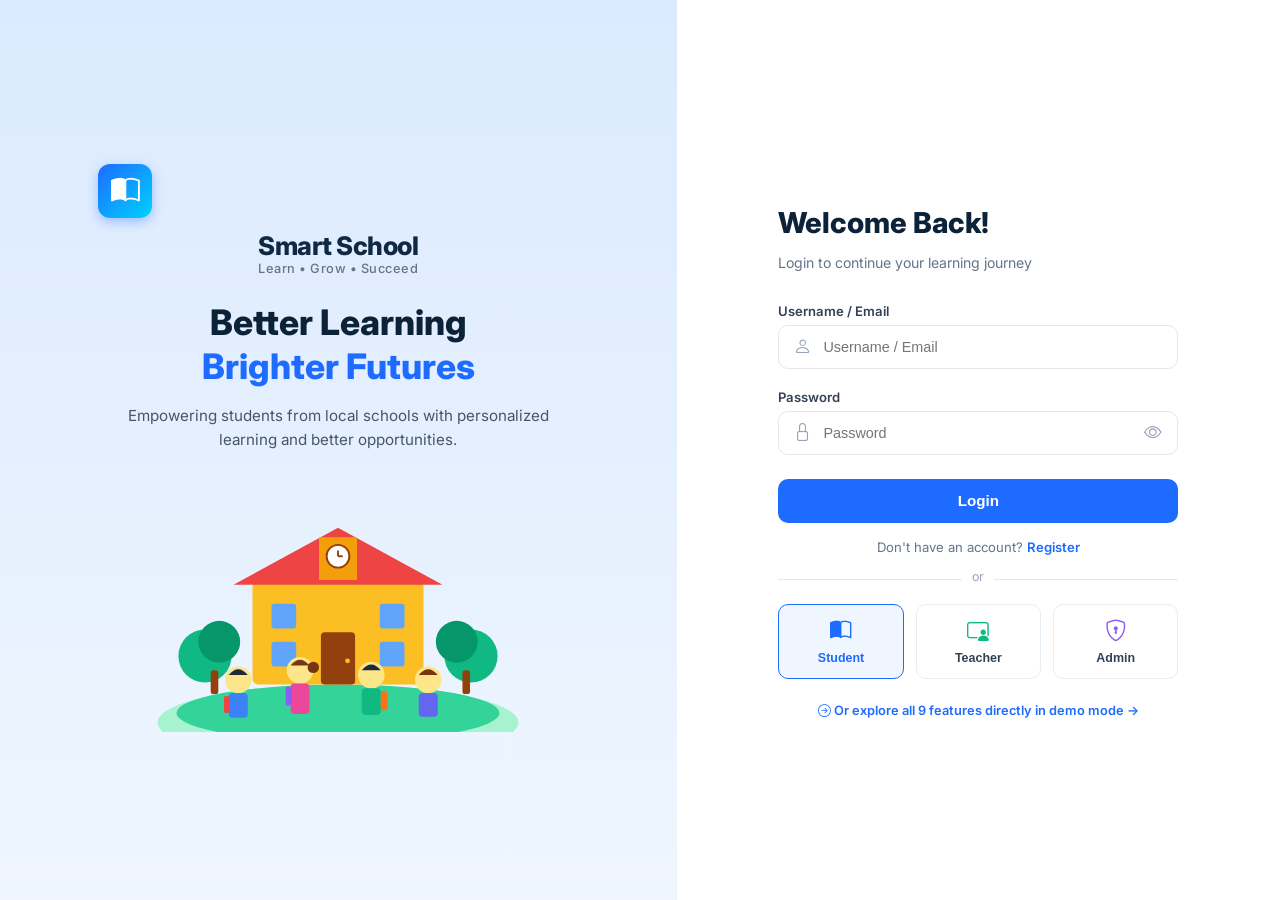
==== frontend/index.html @ 43df61ed "feat: unlock universal access to all features, role switcher, interactive modals and tests" ====
<!DOCTYPE html>
<html lang="en">
<head>
    <meta charset="UTF-8">
    <meta name="viewport" content="width=device-width, initial-scale=1.0">
    <title>Smart School – Login</title>
    <!-- Google Fonts & Bootstrap Icons -->
    <link href="https://fonts.googleapis.com/css2?family=Inter:wght@300;400;500;600;700;800&display=swap" rel="stylesheet">
    <link rel="stylesheet" href="https://cdn.jsdelivr.net/npm/bootstrap-icons@1.11.3/font/bootstrap-icons.min.css">
    <link rel="stylesheet" href="css/style.css">
</head>
<body style="background-color: #ffffff;">

    <div class="login-split-container">
        
        <!-- Left Hero Section (Screen 1 in reference mockup) -->
        <div class="login-left-hero">
            <div style="max-width: 480px;">
                <!-- Brand Logo & Motto -->
                <div class="d-flex flex-column align-items-center mb-4 text-center">
                    <div class="sidebar-brand-icon mx-auto" style="width: 54px; height: 54px; font-size: 1.8rem; margin-bottom: 0.75rem;">
                        <i class="bi bi-book-half"></i>
                    </div>
                    <div style="font-size: 1.6rem; font-weight: 800; color: #0f2942; letter-spacing: -0.5px;">Smart School</div>
                    <div style="font-size: 0.8rem; color: #64748b; font-weight: 500; letter-spacing: 0.5px;">Learn &bull; Grow &bull; Succeed</div>
                </div>

                <!-- Main Tagline -->
                <h1 style="font-size: 2.2rem; font-weight: 800; color: #0b2238; line-height: 1.25; margin-bottom: 1rem;">
                    Better Learning<br><span style="color: #1e6bff;">Brighter Futures</span>
                </h1>
                <p style="font-size: 0.95rem; color: #475569; line-height: 1.6; margin-bottom: 2rem;">
                    Empowering students from local schools with personalized learning and better opportunities.
                </p>

                <!-- Vector Illustration of School & Students -->
                <div style="position: relative; max-width: 380px; margin: 0 auto;">
                    <svg viewBox="0 0 400 260" width="100%" height="auto" xmlns="http://www.w3.org/2000/svg">
                        <!-- Grass & Hill -->
                        <ellipse cx="200" cy="250" rx="190" ry="40" fill="#a7f3d0" />
                        <ellipse cx="200" cy="240" rx="170" ry="30" fill="#34d399" />
                        
                        <!-- Trees -->
                        <circle cx="60" cy="180" r="28" fill="#10b981" />
                        <circle cx="75" cy="165" r="22" fill="#059669" />
                        <rect x="66" y="195" width="8" height="25" fill="#92400e" rx="3" />
                        
                        <circle cx="340" cy="180" r="28" fill="#10b981" />
                        <circle cx="325" cy="165" r="22" fill="#059669" />
                        <rect x="331" y="195" width="8" height="25" fill="#92400e" rx="3" />

                        <!-- School Building -->
                        <rect x="110" y="100" width="180" height="110" fill="#fbbf24" rx="6" />
                        <polygon points="200,45 90,105 310,105" fill="#ef4444" />
                        <!-- Clock Tower -->
                        <rect x="180" y="55" width="40" height="45" fill="#f59e0b" />
                        <circle cx="200" cy="75" r="12" fill="#ffffff" stroke="#92400e" stroke-width="2" />
                        <line x1="200" y1="75" x2="200" y2="69" stroke="#92400e" stroke-width="2" />
                        <line x1="200" y1="75" x2="205" y2="75" stroke="#92400e" stroke-width="2" />
                        <!-- Windows -->
                        <rect x="130" y="125" width="26" height="26" fill="#60a5fa" rx="3" />
                        <rect x="244" y="125" width="26" height="26" fill="#60a5fa" rx="3" />
                        <rect x="130" y="165" width="26" height="26" fill="#60a5fa" rx="3" />
                        <rect x="244" y="165" width="26" height="26" fill="#60a5fa" rx="3" />
                        <!-- Door -->
                        <rect x="182" y="155" width="36" height="55" fill="#92400e" rx="4" />
                        <circle cx="210" cy="185" r="2.5" fill="#fbbf24" />

                        <!-- Students in Front -->
                        <!-- Student 1 (Left) -->
                        <circle cx="95" cy="205" r="14" fill="#fde68a" />
                        <path d="M 85 200 Q 95 188 105 200 Z" fill="#1e293b" />
                        <rect x="85" y="219" width="20" height="26" rx="4" fill="#3b82f6" />
                        <rect x="80" y="222" width="6" height="18" rx="2" fill="#ef4444" />
                        
                        <!-- Student 2 (Center Girl with Ponytail) -->
                        <circle cx="160" cy="195" r="14" fill="#fde68a" />
                        <circle cx="174" cy="192" r="6" fill="#78350f" />
                        <path d="M 150 190 Q 160 178 170 190 Z" fill="#78350f" />
                        <rect x="150" y="209" width="20" height="32" rx="4" fill="#ec4899" />
                        <rect x="145" y="212" width="6" height="20" rx="2" fill="#8b5cf6" />

                        <!-- Student 3 (Right Boy with backpack) -->
                        <circle cx="235" cy="200" r="14" fill="#fde68a" />
                        <path d="M 225 195 Q 235 183 245 195 Z" fill="#1e293b" />
                        <rect x="225" y="214" width="20" height="28" rx="4" fill="#10b981" />
                        <rect x="245" y="217" width="7" height="20" rx="2" fill="#f97316" />

                        <!-- Student 4 (Far Right) -->
                        <circle cx="295" cy="205" r="14" fill="#fde68a" />
                        <path d="M 285 200 Q 295 188 305 200 Z" fill="#78350f" />
                        <rect x="285" y="219" width="20" height="25" rx="4" fill="#6366f1" />
                    </svg>
                </div>
            </div>
        </div>

        <!-- Right Form Section -->
        <div class="login-right-form">
            <div class="login-form-box">
                <h2 style="font-size: 1.8rem; font-weight: 800; color: #0b2238; margin-bottom: 0.35rem;">Welcome Back!</h2>
                <p style="font-size: 0.88rem; color: #64748b; margin-bottom: 2rem;">Login to continue your learning journey</p>

                <form id="login-form">
                    <!-- Username Input -->
                    <div style="margin-bottom: 1.25rem;">
                        <label style="display: block; font-size: 0.82rem; font-weight: 600; color: #334155; margin-bottom: 0.4rem;">Username / Email</label>
                        <div style="position: relative; display: flex; align-items: center;">
                            <i class="bi bi-person" style="position: absolute; left: 1rem; color: #94a3b8; font-size: 1.1rem;"></i>
                            <input type="text" id="username" placeholder="Username / Email" required 
                                   style="width: 100%; padding: 0.8rem 1rem 0.8rem 2.75rem; border: 1.5px solid #e2e8f0; border-radius: 10px; font-size: 0.9rem; outline: none; transition: border-color 0.2s;"
                                   onfocus="this.style.borderColor='#1e6bff'" onblur="this.style.borderColor='#e2e8f0'">
                        </div>
                    </div>

                    <!-- Password Input -->
                    <div style="margin-bottom: 1.5rem;">
                        <label style="display: block; font-size: 0.82rem; font-weight: 600; color: #334155; margin-bottom: 0.4rem;">Password</label>
                        <div style="position: relative; display: flex; align-items: center;">
                            <i class="bi bi-lock" style="position: absolute; left: 1rem; color: #94a3b8; font-size: 1.1rem;"></i>
                            <input type="password" id="password" placeholder="Password" required
                                   style="width: 100%; padding: 0.8rem 2.75rem 0.8rem 2.75rem; border: 1.5px solid #e2e8f0; border-radius: 10px; font-size: 0.9rem; outline: none; transition: border-color 0.2s;"
                                   onfocus="this.style.borderColor='#1e6bff'" onblur="this.style.borderColor='#e2e8f0'">
                            <i class="bi bi-eye" id="togglePassword" style="position: absolute; right: 1rem; color: #94a3b8; font-size: 1.1rem; cursor: pointer;"></i>
                        </div>
                    </div>

                    <!-- Login Button -->
                    <button type="submit" class="btn-smart-primary" style="width: 100%; padding: 0.85rem; font-size: 0.95rem; border-radius: 10px; margin-bottom: 1rem;">
                        Login
                    </button>

                    <!-- Register Link -->
                    <div style="text-align: center; font-size: 0.82rem; color: #64748b; margin-bottom: 1.5rem;">
                        Don't have an account? <a href="#" style="color: #1e6bff; text-decoration: none; font-weight: 600;">Register</a>
                    </div>

                    <!-- "or" Divider -->
                    <div style="position: relative; text-align: center; margin-bottom: 1.5rem;">
                        <hr style="border: 0; border-top: 1px solid #e2e8f0; margin: 0;">
                        <span style="position: absolute; top: -10px; left: 50%; transform: translateX(-50%); background: #ffffff; padding: 0 10px; font-size: 0.78rem; color: #94a3b8;">or</span>
                    </div>

                    <!-- 3 Role Login Cards (Screen 1 in reference mockup) -->
                    <div class="role-select-cards">
                        <button type="button" class="role-card-btn active" data-demo-role="student">
                            <i class="bi bi-book-half" style="font-size: 1.35rem; color: #1e6bff;"></i>
                            <span>Student</span>
                        </button>
                        <button type="button" class="role-card-btn" data-demo-role="teacher">
                            <i class="bi bi-person-video3" style="font-size: 1.35rem; color: #10b981;"></i>
                            <span>Teacher</span>
                        </button>
                        <button type="button" class="role-card-btn" data-demo-role="admin">
                            <i class="bi bi-shield-lock" style="font-size: 1.35rem; color: #8b5cf6;"></i>
                            <span>Admin</span>
                        </button>
                    </div>

                    <!-- Direct Access Link -->
                    <div style="text-align: center; margin-top: 1.25rem;">
                        <a href="student.html" style="font-size: 0.8rem; color: #1e6bff; text-decoration: none; font-weight: 600;">
                            <i class="bi bi-arrow-right-circle me-1"></i> Or explore all 9 features directly in demo mode &rarr;
                        </a>
                    </div>
                </form>
            </div>
        </div>

    </div>

    <!-- Scripts -->
    <script src="js/api.js"></script>
    <script src="js/auth.js"></script>
    <script>
        // Password visibility toggle
        const togglePassword = document.querySelector('#togglePassword');
        const passwordInput = document.querySelector('#password');
        togglePassword.addEventListener('click', function () {
            const type = passwordInput.getAttribute('type') === 'password' ? 'text' : 'password';
            passwordInput.setAttribute('type', type);
            this.classList.toggle('bi-eye');
            this.classList.toggle('bi-eye-slash');
        });

        // Form submit
        document.getElementById('login-form').addEventListener('submit', async (e) => {
            e.preventDefault();
            const u = document.getElementById('username').value;
            const p = document.getElementById('password').value;
            try {
                const res = await API.login(u, p);
                if (res.success && res.user) {
                    Auth.setUser(res.user);
                    if (res.user.role === 'student') window.location.href = 'student.html';
                    else if (res.user.role === 'teacher') window.location.href = 'teacher.html';
                    else if (res.user.role === 'admin') window.location.href = 'admin.html';
                }
            } catch (err) {
                alert('Login failed: ' + (err.message || 'Invalid credentials'));
            }
        });
    </script>
</body>
</html>
---- frontend/css/style.css ----
/* Smart School - Exact Design System Matching Reference Mockups */

:root {
  --sidebar-bg: #0b2238;
  --sidebar-active: #183756;
  --sidebar-text: #8faec9;
  --sidebar-text-hover: #ffffff;
  
  --bg-main: #f4f7fb;
  --card-bg: #ffffff;
  --border-color: #e5edf5;
  --border-subtle: #f0f4f9;

  --primary-blue: #1e6bff;
  --primary-hover: #1557d6;
  --primary-light: #ebf3ff;
  
  --subject-math-bg: #eaf2ff;
  --subject-math-color: #1e6bff;

  --subject-sci-bg: #e8f8f0;
  --subject-sci-color: #10b981;

  --subject-eng-bg: #fdf0f3;
  --subject-eng-color: #f43f5e;

  --subject-soc-bg: #fef5ec;
  --subject-soc-color: #f97316;

  --subject-kan-bg: #f4eefd;
  --subject-kan-color: #8b5cf6;

  --text-dark: #1e293b;
  --text-muted: #64748b;
  --text-subtle: #94a3b8;
}

* {
  box-sizing: border-box;
}

body {
  font-family: 'Inter', system-ui, -apple-system, BlinkMacSystemFont, 'Segoe UI', Roboto, sans-serif;
  background-color: var(--bg-main);
  color: var(--text-dark);
  margin: 0;
  padding: 0;
  min-height: 100vh;
}

/* App Layout: Sidebar + Main Content */
.app-container {
  display: flex;
  min-height: 100vh;
  width: 100%;
}

/* Sidebar Styling */
.app-sidebar {
  width: 240px;
  background-color: var(--sidebar-bg);
  color: var(--sidebar-text);
  display: flex;
  flex-direction: column;
  flex-shrink: 0;
  transition: all 0.25s ease;
  position: sticky;
  top: 0;
  height: 100vh;
  z-index: 1000;
}

.sidebar-brand {
  padding: 1.5rem 1.25rem 1.25rem 1.25rem;
  display: flex;
  flex-direction: column;
  align-items: center;
  text-align: center;
  border-bottom: 1px solid rgba(255, 255, 255, 0.06);
}

.sidebar-brand-icon {
  width: 44px;
  height: 44px;
  background: linear-gradient(135deg, #1e6bff 0%, #00d2ff 100%);
  border-radius: 12px;
  display: flex;
  align-items: center;
  justify-content: center;
  color: #ffffff;
  font-size: 1.4rem;
  margin-bottom: 0.5rem;
  box-shadow: 0 4px 12px rgba(30, 107, 255, 0.35);
}

.sidebar-brand-title {
  color: #ffffff;
  font-size: 1.05rem;
  font-weight: 700;
  letter-spacing: -0.2px;
}

.sidebar-brand-subtitle {
  color: var(--sidebar-text);
  font-size: 0.65rem;
  text-transform: uppercase;
  letter-spacing: 0.8px;
  margin-top: 2px;
}

.sidebar-nav {
  padding: 1.25rem 0.85rem;
  display: flex;
  flex-direction: column;
  gap: 0.35rem;
  flex-grow: 1;
}

.sidebar-nav-item {
  display: flex;
  align-items: center;
  gap: 0.85rem;
  padding: 0.7rem 1rem;
  border-radius: 10px;
  color: var(--sidebar-text);
  text-decoration: none;
  font-size: 0.875rem;
  font-weight: 500;
  transition: all 0.2s ease;
}

.sidebar-nav-item i {
  font-size: 1.1rem;
}

.sidebar-nav-item:hover {
  color: #ffffff;
  background-color: rgba(255, 255, 255, 0.05);
}

.sidebar-nav-item.active {
  background-color: var(--sidebar-active);
  color: #ffffff;
  font-weight: 600;
  box-shadow: inset 0 0 0 1px rgba(255, 255, 255, 0.1);
}

.sidebar-footer {
  padding: 1rem 0.85rem;
  border-top: 1px solid rgba(255, 255, 255, 0.06);
}

/* Top Navigation Bar */
.app-topbar {
  height: 64px;
  background-color: #ffffff;
  border-bottom: 1px solid var(--border-color);
  display: flex;
  align-items: center;
  justify-content: space-between;
  padding: 0 2rem;
  position: sticky;
  top: 0;
  z-index: 900;
}

.topbar-left {
  display: flex;
  align-items: center;
  gap: 1rem;
}

.btn-sidebar-toggle {
  background: none;
  border: none;
  font-size: 1.3rem;
  color: var(--text-muted);
  cursor: pointer;
  padding: 0.25rem;
}

.topbar-right {
  display: flex;
  align-items: center;
  gap: 1.5rem;
}

.notification-bell {
  position: relative;
  font-size: 1.25rem;
  color: var(--text-muted);
  cursor: pointer;
}

.notification-dot {
  position: absolute;
  top: 2px;
  right: 2px;
  width: 8px;
  height: 8px;
  background-color: #ef4444;
  border-radius: 50%;
  border: 1.5px solid #ffffff;
}

.user-profile-pill {
  display: flex;
  align-items: center;
  gap: 0.75rem;
  cursor: pointer;
  padding: 0.35rem 0.6rem;
  border-radius: 24px;
  transition: background-color 0.2s;
}

.user-profile-pill:hover {
  background-color: #f1f5f9;
}

.user-avatar-img {
  width: 36px;
  height: 36px;
  border-radius: 50%;
  background: linear-gradient(135deg, #ffedd5, #fcd34d);
  color: #9a3412;
  font-weight: 700;
  font-size: 0.9rem;
  display: flex;
  align-items: center;
  justify-content: center;
  overflow: hidden;
  border: 1.5px solid #ffffff;
  box-shadow: 0 1px 3px rgba(0, 0, 0, 0.1);
}

.user-avatar-img img {
  width: 100%;
  height: 100%;
  object-fit: cover;
}

.user-info-text {
  text-align: left;
  line-height: 1.2;
}

.user-info-name {
  font-size: 0.875rem;
  font-weight: 600;
  color: var(--text-dark);
}

.user-info-role {
  font-size: 0.72rem;
  color: var(--text-muted);
}

/* Main Content Area */
.app-content {
  flex-grow: 1;
  display: flex;
  flex-direction: column;
  min-width: 0;
}

.page-body {
  padding: 1.75rem 2rem 3rem 2rem;
  flex-grow: 1;
}

/* Page Titles */
.page-header {
  margin-bottom: 1.5rem;
}

.page-title {
  font-size: 1.4rem;
  font-weight: 700;
  color: #0f172a;
  margin: 0 0 0.25rem 0;
}

.page-subtitle {
  font-size: 0.85rem;
  color: var(--text-muted);
  margin: 0;
}

/* Stat Cards (4 in a row) */
.stat-card-grid {
  display: grid;
  grid-template-columns: repeat(4, 1fr);
  gap: 1rem;
  margin-bottom: 1.75rem;
}

.stat-pill-card {
  background: #ffffff;
  border-radius: 12px;
  border: 1px solid var(--border-color);
  padding: 1.15rem 1.25rem;
  display: flex;
  align-items: center;
  gap: 1rem;
  transition: transform 0.2s, box-shadow 0.2s;
}

.stat-pill-card:hover {
  transform: translateY(-2px);
  box-shadow: 0 6px 12px -2px rgba(0, 0, 0, 0.05);
}

.stat-icon-wrapper {
  width: 44px;
  height: 44px;
  border-radius: 10px;
  display: flex;
  align-items: center;
  justify-content: center;
  font-size: 1.25rem;
  flex-shrink: 0;
}

.stat-icon-wrapper.blue {
  background-color: #ebf3ff;
  color: #1e6bff;
}

.stat-icon-wrapper.green {
  background-color: #e8f8f0;
  color: #10b981;
}

.stat-icon-wrapper.purple {
  background-color: #f6f0fe;
  color: #8b5cf6;
}

.stat-icon-wrapper.orange {
  background-color: #fef5ec;
  color: #f97316;
}

.stat-icon-wrapper.red {
  background-color: #fdf0f3;
  color: #f43f5e;
}

.stat-info-label {
  font-size: 0.78rem;
  color: var(--text-muted);
  font-weight: 500;
  margin-bottom: 2px;
}

.stat-info-val {
  font-size: 1.35rem;
  font-weight: 700;
  color: #0f172a;
  line-height: 1.1;
}

.stat-info-val.highlight-green {
  color: #10b981;
}

.stat-info-val.highlight-red {
  color: #ef4444;
}

.stat-info-val.highlight-purple {
  color: #8b5cf6;
}

/* White Content Cards */
.content-card {
  background: #ffffff;
  border-radius: 14px;
  border: 1px solid var(--border-color);
  padding: 1.5rem;
  margin-bottom: 1.5rem;
  box-shadow: 0 1px 3px rgba(0, 0, 0, 0.02);
}

.content-card-header {
  display: flex;
  align-items: center;
  justify-content: space-between;
  margin-bottom: 1.25rem;
}

.content-card-title {
  font-size: 1.05rem;
  font-weight: 700;
  color: #0f172a;
  margin: 0;
}

/* Weak Topics List */
.weak-topic-item {
  display: flex;
  align-items: center;
  gap: 0.75rem;
  padding: 0.65rem 0;
  border-bottom: 1px solid var(--border-subtle);
}

.weak-topic-item:last-child {
  border-bottom: none;
}

.weak-topic-dot {
  width: 10px;
  height: 10px;
  border-radius: 50%;
  flex-shrink: 0;
}

.weak-topic-dot.red { background-color: #f43f5e; }
.weak-topic-dot.orange { background-color: #f97316; }
.weak-topic-dot.yellow { background-color: #eab308; }
.weak-topic-dot.blue { background-color: #3b82f6; }

.weak-topic-name {
  font-size: 0.88rem;
  font-weight: 600;
  color: #1e293b;
}

.weak-topic-sub {
  font-size: 0.75rem;
  color: var(--text-muted);
}

.weak-topic-count {
  margin-left: auto;
  font-size: 0.8rem;
  color: var(--text-muted);
  font-weight: 500;
}

/* Buttons */
.btn-smart-primary {
  background-color: var(--primary-blue);
  color: #ffffff;
  border: none;
  border-radius: 8px;
  padding: 0.55rem 1.25rem;
  font-size: 0.85rem;
  font-weight: 600;
  cursor: pointer;
  transition: all 0.2s;
  display: inline-flex;
  align-items: center;
  justify-content: center;
  gap: 0.5rem;
  text-decoration: none;
}

.btn-smart-primary:hover {
  background-color: var(--primary-hover);
  color: #ffffff;
}

.btn-smart-outline {
  background-color: transparent;
  color: var(--primary-blue);
  border: 1px solid var(--primary-blue);
  border-radius: 8px;
  padding: 0.5rem 1.15rem;
  font-size: 0.85rem;
  font-weight: 600;
  cursor: pointer;
  transition: all 0.2s;
  text-decoration: none;
}

.btn-smart-outline:hover {
  background-color: var(--primary-light);
}

/* Subject Grid Cards (Learning Materials) */
.subject-grid {
  display: grid;
  grid-template-columns: repeat(5, 1fr);
  gap: 1.25rem;
  margin-bottom: 2rem;
}

.subject-card {
  border-radius: 14px;
  padding: 1.5rem 1.25rem;
  text-align: center;
  text-decoration: none;
  transition: transform 0.2s, box-shadow 0.2s;
  border: 1px solid transparent;
  display: flex;
  flex-direction: column;
  align-items: center;
}

.subject-card:hover {
  transform: translateY(-3px);
  box-shadow: 0 8px 16px -2px rgba(0, 0, 0, 0.06);
}

.subject-card.math {
  background-color: var(--subject-math-bg);
  border-color: #dbeafe;
}
.subject-card.sci {
  background-color: var(--subject-sci-bg);
  border-color: #d1fae5;
}
.subject-card.eng {
  background-color: var(--subject-eng-bg);
  border-color: #ffe4e6;
}
.subject-card.soc {
  background-color: var(--subject-soc-bg);
  border-color: #ffedd5;
}
.subject-card.kan {
  background-color: var(--subject-kan-bg);
  border-color: #ede9fe;
}

.subject-card-icon {
  width: 52px;
  height: 52px;
  border-radius: 12px;
  display: flex;
  align-items: center;
  justify-content: center;
  font-size: 1.6rem;
  margin-bottom: 0.75rem;
  background-color: #ffffff;
  box-shadow: 0 2px 6px rgba(0, 0, 0, 0.04);
}

.subject-card.math .subject-card-icon { color: var(--subject-math-color); }
.subject-card.sci .subject-card-icon { color: var(--subject-sci-color); }
.subject-card.eng .subject-card-icon { color: var(--subject-eng-color); }
.subject-card.soc .subject-card-icon { color: var(--subject-soc-color); }
.subject-card.kan .subject-card-icon { color: var(--subject-kan-color); }

.subject-card-name {
  font-size: 0.92rem;
  font-weight: 700;
  color: #0f172a;
}

/* Recommended for You Banner & List */
.recommend-banner {
  background-color: #ebf3ff;
  border-radius: 12px;
  padding: 1rem 1.25rem;
  display: flex;
  align-items: center;
  gap: 0.85rem;
  color: #1e40af;
  font-size: 0.88rem;
  font-weight: 500;
  margin-bottom: 1.25rem;
}

.study-plan-item {
  display: flex;
  align-items: center;
  justify-content: space-between;
  padding: 1rem 1.25rem;
  background: #ffffff;
  border: 1px solid var(--border-color);
  border-radius: 12px;
  margin-bottom: 0.75rem;
}

.study-plan-left {
  display: flex;
  align-items: center;
  gap: 1rem;
}

.study-plan-icon {
  width: 42px;
  height: 42px;
  border-radius: 10px;
  display: flex;
  align-items: center;
  justify-content: center;
  font-size: 1.25rem;
}

/* Practice Test UI */
.practice-test-card {
  max-width: 820px;
  margin: 0 auto;
  background: #ffffff;
  border-radius: 14px;
  border: 1px solid var(--border-color);
  padding: 2rem;
}

.test-top-bar {
  display: flex;
  align-items: center;
  justify-content: space-between;
  margin-bottom: 1.5rem;
  padding-bottom: 1rem;
  border-bottom: 1px solid var(--border-subtle);
}

.test-back-btn {
  display: flex;
  align-items: center;
  gap: 0.5rem;
  color: #0f172a;
  font-weight: 700;
  text-decoration: none;
  font-size: 1rem;
}

.test-timer-badge {
  font-size: 0.95rem;
  font-weight: 700;
  color: #1e6bff;
  display: flex;
  align-items: center;
  gap: 0.4rem;
}

.question-text {
  font-size: 1.05rem;
  font-weight: 600;
  color: #0f172a;
  margin-bottom: 1.5rem;
}

.custom-radio-option {
  display: flex;
  align-items: center;
  gap: 0.85rem;
  padding: 0.85rem 1.15rem;
  border: 1.5px solid var(--border-color);
  border-radius: 10px;
  margin-bottom: 0.75rem;
  cursor: pointer;
  transition: all 0.2s;
  font-weight: 500;
  font-size: 0.92rem;
}

.custom-radio-option:hover {
  border-color: #93c5fd;
  background-color: #f8fafc;
}

.custom-radio-option.selected {
  border-color: var(--primary-blue);
  background-color: #eff6ff;
  color: var(--primary-blue);
  font-weight: 600;
}

.custom-radio-circle {
  width: 18px;
  height: 18px;
  border-radius: 50%;
  border: 2px solid #cbd5e1;
  display: flex;
  align-items: center;
  justify-content: center;
}

.custom-radio-option.selected .custom-radio-circle {
  border-color: var(--primary-blue);
}

.custom-radio-option.selected .custom-radio-circle::after {
  content: '';
  width: 9px;
  height: 9px;
  background-color: var(--primary-blue);
  border-radius: 50%;
}

/* Status Badges */
.badge-status-good {
  background-color: #def7ec;
  color: #03543f;
  padding: 0.25rem 0.65rem;
  border-radius: 6px;
  font-size: 0.75rem;
  font-weight: 600;
}

.badge-status-needs-support {
  background-color: #fdf2e9;
  color: #c05621;
  padding: 0.25rem 0.65rem;
  border-radius: 6px;
  font-size: 0.75rem;
  font-weight: 600;
}

/* Modern Tables */
.smart-table {
  width: 100%;
  border-collapse: separate;
  border-spacing: 0;
}

.smart-table th {
  font-size: 0.78rem;
  font-weight: 600;
  color: var(--text-muted);
  padding: 0.75rem 1rem;
  border-bottom: 1px solid var(--border-color);
  text-align: left;
}

.smart-table td {
  padding: 0.85rem 1rem;
  border-bottom: 1px solid var(--border-subtle);
  font-size: 0.85rem;
  color: var(--text-dark);
}

/* Login Page Exact Split Layout */
.login-split-container {
  display: flex;
  min-height: 100vh;
  width: 100%;
  background-color: #ffffff;
}

.login-left-hero {
  flex: 1.1;
  background: linear-gradient(180deg, #dbeafe 0%, #eff6ff 100%);
  display: flex;
  flex-direction: column;
  align-items: center;
  justify-content: center;
  padding: 3rem;
  text-align: center;
  position: relative;
}

.login-right-form {
  flex: 0.9;
  display: flex;
  align-items: center;
  justify-content: center;
  padding: 3rem 4rem;
  background-color: #ffffff;
}

.login-form-box {
  width: 100%;
  max-width: 400px;
}

.role-select-cards {
  display: grid;
  grid-template-columns: repeat(3, 1fr);
  gap: 0.75rem;
  margin-top: 1.25rem;
}

.role-card-btn {
  background: #ffffff;
  border: 1px solid var(--border-color);
  border-radius: 10px;
  padding: 0.85rem 0.5rem;
  text-align: center;
  cursor: pointer;
  transition: all 0.2s;
  display: flex;
  flex-direction: column;
  align-items: center;
  gap: 0.4rem;
  font-size: 0.78rem;
  font-weight: 600;
  color: #334155;
  text-decoration: none;
}

.role-card-btn:hover {
  border-color: var(--primary-blue);
  background-color: #f8fafc;
  transform: translateY(-2px);
}

.role-card-btn.active {
  border-color: var(--primary-blue);
  background-color: #eff6ff;
  color: var(--primary-blue);
}

/* Responsive */
@media (max-width: 992px) {
  .stat-card-grid {
    grid-template-columns: repeat(2, 1fr);
  }
  .subject-grid {
    grid-template-columns: repeat(3, 1fr);
  }
  .login-split-container {
    flex-direction: column;
  }
  .login-left-hero {
    padding: 2rem;
  }
  .login-right-form {
    padding: 2rem;
  }
}

@media (max-width: 768px) {
  .app-sidebar {
    position: fixed;
    transform: translateX(-100%);
  }
  .app-sidebar.show {
    transform: translateX(0);
  }
  .stat-card-grid {
    grid-template-columns: 1fr;
  }
  .subject-grid {
    grid-template-columns: repeat(2, 1fr);
  }
}

/* Sidebar Section Headers */
.sidebar-section-title {
  font-size: 0.62rem;
  font-weight: 700;
  text-transform: uppercase;
  letter-spacing: 1px;
  color: #557597;
  padding: 0.85rem 1rem 0.35rem 1rem;
  margin-top: 0.35rem;
}

/* Topbar Role Switcher & Feature Hub Button */
.topbar-role-switcher {
  display: flex;
  align-items: center;
  gap: 0.35rem;
  background: #f1f5f9;
  padding: 0.25rem;
  border-radius: 9999px;
  border: 1px solid var(--border-color);
}

.role-pill {
  display: inline-flex;
  align-items: center;
  gap: 0.35rem;
  padding: 0.3rem 0.75rem;
  border-radius: 9999px;
  font-size: 0.78rem;
  font-weight: 600;
  text-decoration: none;
  color: var(--text-muted);
  background: transparent;
  border: none;
  cursor: pointer;
  transition: all 0.18s ease;
}

.role-pill:hover {
  color: var(--primary-blue);
  background: rgba(30, 107, 255, 0.08);
}

.role-pill.active {
  background: #ffffff;
  color: var(--primary-blue);
  box-shadow: 0 1px 3px rgba(0, 0, 0, 0.08);
}

.role-pill.all-features-btn {
  background: linear-gradient(135deg, #1e6bff 0%, #0ea5e9 100%);
  color: #ffffff !important;
  box-shadow: 0 2px 6px rgba(30, 107, 255, 0.3);
}

.role-pill.all-features-btn:hover {
  opacity: 0.92;
  transform: translateY(-1px);
}

/* User Profile Pill & Dropdown */
.user-dropdown-container {
  position: relative;
}

.user-dropdown-menu {
  position: absolute;
  top: calc(100% + 8px);
  right: 0;
  width: 240px;
  background: #ffffff;
  border-radius: 12px;
  box-shadow: 0 10px 25px -5px rgba(0, 0, 0, 0.12), 0 8px 10px -6px rgba(0, 0, 0, 0.08);
  border: 1px solid var(--border-color);
  padding: 0.5rem;
  display: none;
  flex-direction: column;
  z-index: 1050;
  animation: dropdownFade 0.15s ease-out;
}

.user-dropdown-menu.show {
  display: flex;
}

@keyframes dropdownFade {
  from { opacity: 0; transform: translateY(-6px); }
  to { opacity: 1; transform: translateY(0); }
}

.user-dropdown-header {
  padding: 0.65rem 0.75rem;
  border-bottom: 1px solid #f1f5f9;
  margin-bottom: 0.35rem;
}

.user-dropdown-item {
  display: flex;
  align-items: center;
  gap: 0.65rem;
  padding: 0.55rem 0.75rem;
  font-size: 0.84rem;
  font-weight: 500;
  color: var(--text-dark);
  text-decoration: none;
  border-radius: 8px;
  transition: background 0.15s;
  cursor: pointer;
}

.user-dropdown-item:hover {
  background: #f8fafc;
  color: var(--primary-blue);
}

.user-dropdown-divider {
  height: 1px;
  background: #f1f5f9;
  margin: 0.35rem 0;
}

/* Smart Modal System */
.smart-modal-backdrop {
  position: fixed;
  top: 0;
  left: 0;
  width: 100vw;
  height: 100vh;
  background: rgba(15, 23, 42, 0.6);
  backdrop-filter: blur(4px);
  display: none;
  align-items: center;
  justify-content: center;
  z-index: 2000;
  padding: 1rem;
}

.smart-modal-backdrop.show {
  display: flex;
  animation: modalBackdropFade 0.2s ease;
}

@keyframes modalBackdropFade {
  from { opacity: 0; }
  to { opacity: 1; }
}

.smart-modal-dialog {
  background: #ffffff;
  border-radius: 16px;
  width: 100%;
  max-width: 680px;
  max-height: 90vh;
  overflow-y: auto;
  box-shadow: 0 25px 50px -12px rgba(0, 0, 0, 0.25);
  animation: modalDialogSlide 0.25s cubic-bezier(0.16, 1, 0.3, 1);
  display: flex;
  flex-direction: column;
}

@keyframes modalDialogSlide {
  from { transform: scale(0.94) translateY(12px); opacity: 0; }
  to { transform: scale(1) translateY(0); opacity: 1; }
}

.smart-modal-header {
  padding: 1.25rem 1.5rem;
  border-bottom: 1px solid var(--border-color);
  display: flex;
  align-items: center;
  justify-content: space-between;
}

.smart-modal-title {
  font-size: 1.15rem;
  font-weight: 700;
  color: #0f172a;
  margin: 0;
  display: flex;
  align-items: center;
  gap: 0.5rem;
}

.smart-modal-close {
  background: transparent;
  border: none;
  font-size: 1.25rem;
  color: #94a3b8;
  cursor: pointer;
  padding: 0.25rem;
  border-radius: 6px;
  transition: all 0.15s;
}

.smart-modal-close:hover {
  color: #0f172a;
  background: #f1f5f9;
}

.smart-modal-body {
  padding: 1.5rem;
  flex-grow: 1;
}

.smart-modal-footer {
  padding: 1rem 1.5rem;
  border-top: 1px solid var(--border-color);
  background: #f8fafc;
  border-bottom-left-radius: 16px;
  border-bottom-right-radius: 16px;
  display: flex;
  justify-content: flex-end;
  gap: 0.75rem;
}

/* Feature Hub Grid */
.features-grid {
  display: grid;
  grid-template-columns: repeat(auto-fill, minmax(280px, 1fr));
  gap: 1rem;
}

.feature-hub-card {
  display: flex;
  align-items: flex-start;
  gap: 1rem;
  padding: 1rem;
  border-radius: 12px;
  border: 1px solid var(--border-color);
  background: #ffffff;
  text-decoration: none;
  color: inherit;
  transition: all 0.2s ease;
}

.feature-hub-card:hover {
  transform: translateY(-2px);
  box-shadow: 0 8px 16px -4px rgba(30, 107, 255, 0.12);
  border-color: #bfdbfe;
}

.feature-hub-card-icon {
  width: 44px;
  height: 44px;
  border-radius: 10px;
  display: flex;
  align-items: center;
  justify-content: center;
  font-size: 1.35rem;
  flex-shrink: 0;
}

.feature-hub-card-title {
  font-size: 0.95rem;
  font-weight: 700;
  color: #0f172a;
  margin-bottom: 0.2rem;
}

.feature-hub-card-desc {
  font-size: 0.78rem;
  color: var(--text-muted);
  line-height: 1.35;
}

.feature-hub-card-badge {
  display: inline-block;
  font-size: 0.65rem;
  font-weight: 700;
  text-transform: uppercase;
  padding: 0.15rem 0.45rem;
  border-radius: 4px;
  margin-top: 0.4rem;
}

/* Smart Toast Notifications */
.smart-toast-container {
  position: fixed;
  bottom: 1.5rem;
  right: 1.5rem;
  display: flex;
  flex-direction: column;
  gap: 0.5rem;
  z-index: 3000;
  pointer-events: none;
}

.smart-toast {
  pointer-events: auto;
  background: #0f172a;
  color: #ffffff;
  padding: 0.85rem 1.25rem;
  border-radius: 10px;
  font-size: 0.88rem;
  font-weight: 500;
  box-shadow: 0 10px 25px rgba(0, 0, 0, 0.25);
  display: flex;
  align-items: center;
  gap: 0.75rem;
  animation: toastSlideUp 0.25s ease-out;
  min-width: 280px;
}

.smart-toast.success {
  background: #065f46;
  border: 1px solid #10b981;
}

.smart-toast.info {
  background: #1e3a8a;
  border: 1px solid #3b82f6;
}

@keyframes toastSlideUp {
  from { transform: translateY(20px); opacity: 0; }
  to { transform: translateY(0); opacity: 1; }
}

/* Quiz Progress Bar */
.quiz-progress-bar-container {
  width: 100%;
  height: 6px;
  background: #e2e8f0;
  border-radius: 9999px;
  overflow: hidden;
  margin-bottom: 1.5rem;
}

.quiz-progress-fill {
  height: 100%;
  background: linear-gradient(90deg, #1e6bff, #00d2ff);
  border-radius: 9999px;
  transition: width 0.3s ease;
}
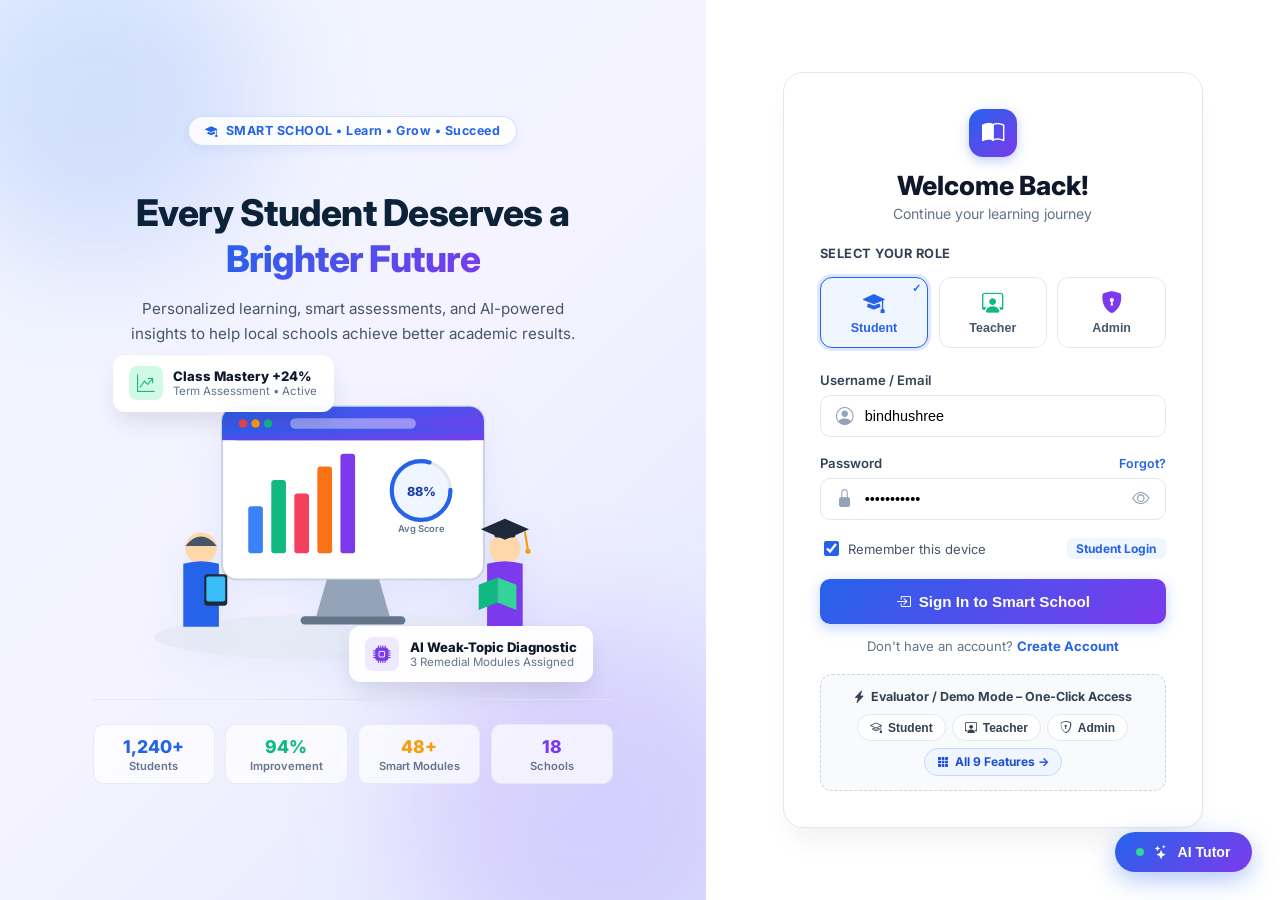
==== commit 747fe76b: "feat: upgrade login page, color palette, floating achievement cards, and AI learning assistant widge" ====
--- a/frontend/index.html
+++ b/frontend/index.html
@@ -3,177 +3,357 @@
 <head>
     <meta charset="UTF-8">
     <meta name="viewport" content="width=device-width, initial-scale=1.0">
-    <title>Smart School – Login</title>
+    <title>Smart School – AI-Powered Learning Platform</title>
     <!-- Google Fonts & Bootstrap Icons -->
     <link href="https://fonts.googleapis.com/css2?family=Inter:wght@300;400;500;600;700;800&display=swap" rel="stylesheet">
     <link rel="stylesheet" href="https://cdn.jsdelivr.net/npm/bootstrap-icons@1.11.3/font/bootstrap-icons.min.css">
     <link rel="stylesheet" href="css/style.css">
 </head>
-<body style="background-color: #ffffff;">
+<body style="background-color: #f8fafc; margin: 0; padding: 0;">
 
     <div class="login-split-container">
         
-        <!-- Left Hero Section (Screen 1 in reference mockup) -->
+        <!-- Left Hero Section: Branding, Visual Illustration & Impact Statistics -->
         <div class="login-left-hero">
-            <div style="max-width: 480px;">
-                <!-- Brand Logo & Motto -->
-                <div class="d-flex flex-column align-items-center mb-4 text-center">
-                    <div class="sidebar-brand-icon mx-auto" style="width: 54px; height: 54px; font-size: 1.8rem; margin-bottom: 0.75rem;">
-                        <i class="bi bi-book-half"></i>
-                    </div>
-                    <div style="font-size: 1.6rem; font-weight: 800; color: #0f2942; letter-spacing: -0.5px;">Smart School</div>
-                    <div style="font-size: 0.8rem; color: #64748b; font-weight: 500; letter-spacing: 0.5px;">Learn &bull; Grow &bull; Succeed</div>
+            <!-- Decorative Glow Orbs -->
+            <div class="hero-glow-orb orb-1"></div>
+            <div class="hero-glow-orb orb-2"></div>
+
+            <div class="login-hero-content">
+                
+                <!-- Brand Badge -->
+                <div class="login-brand-badge">
+                    <i class="bi bi-mortarboard-fill"></i>
+                    <span>SMART SCHOOL &bull; Learn &bull; Grow &bull; Succeed</span>
                 </div>
 
                 <!-- Main Tagline -->
-                <h1 style="font-size: 2.2rem; font-weight: 800; color: #0b2238; line-height: 1.25; margin-bottom: 1rem;">
-                    Better Learning<br><span style="color: #1e6bff;">Brighter Futures</span>
+                <h1 style="font-size: 2.3rem; font-weight: 800; color: #0b2238; line-height: 1.25; margin-bottom: 0.85rem; letter-spacing: -0.5px;">
+                    Every Student Deserves a<br>
+                    <span style="background: linear-gradient(135deg, #2563eb, #7c3aed); -webkit-background-clip: text; -webkit-text-fill-color: transparent;">Brighter Future</span>
                 </h1>
-                <p style="font-size: 0.95rem; color: #475569; line-height: 1.6; margin-bottom: 2rem;">
-                    Empowering students from local schools with personalized learning and better opportunities.
+                
+                <!-- Subtitle -->
+                <p style="font-size: 0.95rem; color: #475569; line-height: 1.6; margin-bottom: 1.5rem; max-width: 460px; margin-left: auto; margin-right: auto;">
+                    Personalized learning, smart assessments, and AI-powered insights to help local schools achieve better academic results.
                 </p>
 
-                <!-- Vector Illustration of School & Students -->
-                <div style="position: relative; max-width: 380px; margin: 0 auto;">
-                    <svg viewBox="0 0 400 260" width="100%" height="auto" xmlns="http://www.w3.org/2000/svg">
-                        <!-- Grass & Hill -->
-                        <ellipse cx="200" cy="250" rx="190" ry="40" fill="#a7f3d0" />
-                        <ellipse cx="200" cy="240" rx="170" ry="30" fill="#34d399" />
-                        
-                        <!-- Trees -->
-                        <circle cx="60" cy="180" r="28" fill="#10b981" />
-                        <circle cx="75" cy="165" r="22" fill="#059669" />
-                        <rect x="66" y="195" width="8" height="25" fill="#92400e" rx="3" />
-                        
-                        <circle cx="340" cy="180" r="28" fill="#10b981" />
-                        <circle cx="325" cy="165" r="22" fill="#059669" />
-                        <rect x="331" y="195" width="8" height="25" fill="#92400e" rx="3" />
-
-                        <!-- School Building -->
-                        <rect x="110" y="100" width="180" height="110" fill="#fbbf24" rx="6" />
-                        <polygon points="200,45 90,105 310,105" fill="#ef4444" />
-                        <!-- Clock Tower -->
-                        <rect x="180" y="55" width="40" height="45" fill="#f59e0b" />
-                        <circle cx="200" cy="75" r="12" fill="#ffffff" stroke="#92400e" stroke-width="2" />
-                        <line x1="200" y1="75" x2="200" y2="69" stroke="#92400e" stroke-width="2" />
-                        <line x1="200" y1="75" x2="205" y2="75" stroke="#92400e" stroke-width="2" />
-                        <!-- Windows -->
-                        <rect x="130" y="125" width="26" height="26" fill="#60a5fa" rx="3" />
-                        <rect x="244" y="125" width="26" height="26" fill="#60a5fa" rx="3" />
-                        <rect x="130" y="165" width="26" height="26" fill="#60a5fa" rx="3" />
-                        <rect x="244" y="165" width="26" height="26" fill="#60a5fa" rx="3" />
-                        <!-- Door -->
-                        <rect x="182" y="155" width="36" height="55" fill="#92400e" rx="4" />
-                        <circle cx="210" cy="185" r="2.5" fill="#fbbf24" />
-
-                        <!-- Students in Front -->
-                        <!-- Student 1 (Left) -->
-                        <circle cx="95" cy="205" r="14" fill="#fde68a" />
-                        <path d="M 85 200 Q 95 188 105 200 Z" fill="#1e293b" />
-                        <rect x="85" y="219" width="20" height="26" rx="4" fill="#3b82f6" />
-                        <rect x="80" y="222" width="6" height="18" rx="2" fill="#ef4444" />
-                        
-                        <!-- Student 2 (Center Girl with Ponytail) -->
-                        <circle cx="160" cy="195" r="14" fill="#fde68a" />
-                        <circle cx="174" cy="192" r="6" fill="#78350f" />
-                        <path d="M 150 190 Q 160 178 170 190 Z" fill="#78350f" />
-                        <rect x="150" y="209" width="20" height="32" rx="4" fill="#ec4899" />
-                        <rect x="145" y="212" width="6" height="20" rx="2" fill="#8b5cf6" />
-
-                        <!-- Student 3 (Right Boy with backpack) -->
-                        <circle cx="235" cy="200" r="14" fill="#fde68a" />
-                        <path d="M 225 195 Q 235 183 245 195 Z" fill="#1e293b" />
-                        <rect x="225" y="214" width="20" height="28" rx="4" fill="#10b981" />
-                        <rect x="245" y="217" width="7" height="20" rx="2" fill="#f97316" />
-
-                        <!-- Student 4 (Far Right) -->
-                        <circle cx="295" cy="205" r="14" fill="#fde68a" />
-                        <path d="M 285 200 Q 295 188 305 200 Z" fill="#78350f" />
-                        <rect x="285" y="219" width="20" height="25" rx="4" fill="#6366f1" />
+                <!-- Floating Cards & Modern EdTech Illustration -->
+                <div class="floating-cards-container">
+                    
+                    <!-- Floating Card 1: Performance Mastery -->
+                    <div class="floating-stat-card floating-card-1">
+                        <div class="floating-card-icon" style="background: #d1fae5; color: #10b981;">
+                            <i class="bi bi-graph-up-arrow"></i>
+                        </div>
+                        <div>
+                            <div style="font-size: 0.82rem; font-weight: 800; color: #0f172a;">Class Mastery +24%</div>
+                            <div style="font-size: 0.72rem; color: #64748b;">Term Assessment &bull; Active</div>
+                        </div>
+                    </div>
+
+                    <!-- Floating Card 2: AI Weak-Topic Diagnostic -->
+                    <div class="floating-stat-card floating-card-2">
+                        <div class="floating-card-icon" style="background: #ede9fe; color: #7c3aed;">
+                            <i class="bi bi-cpu-fill"></i>
+                        </div>
+                        <div>
+                            <div style="font-size: 0.82rem; font-weight: 800; color: #0f172a;">AI Weak-Topic Diagnostic</div>
+                            <div style="font-size: 0.72rem; color: #64748b;">3 Remedial Modules Assigned</div>
+                        </div>
+                    </div>
+
+                    <!-- Modern EdTech SVG Illustration -->
+                    <svg viewBox="0 0 420 280" width="100%" height="auto" xmlns="http://www.w3.org/2000/svg" style="border-radius: 16px; filter: drop-shadow(0 10px 18px rgba(37, 99, 235, 0.08));">
+                        <defs>
+                            <linearGradient id="screenGrad" x1="0%" y1="0%" x2="100%" y2="100%">
+                                <stop offset="0%" stop-color="#2563eb" />
+                                <stop offset="100%" stop-color="#7c3aed" />
+                            </linearGradient>
+                            <linearGradient id="cardGrad" x1="0%" y1="0%" x2="100%" y2="100%">
+                                <stop offset="0%" stop-color="#ffffff" />
+                                <stop offset="100%" stop-color="#f8fafc" />
+                            </linearGradient>
+                        </defs>
+
+                        <!-- Ground Surface -->
+                        <ellipse cx="210" cy="255" rx="190" ry="22" fill="#e2e8f0" opacity="0.6" />
+
+                        <!-- Central Digital Learning Screen -->
+                        <rect x="85" y="35" width="250" height="165" rx="14" fill="#ffffff" stroke="#cbd5e1" stroke-width="2" />
+                        <!-- Screen Header -->
+                        <rect x="85" y="35" width="250" height="32" rx="14" fill="url(#screenGrad)" />
+                        <rect x="85" y="55" width="250" height="12" fill="url(#screenGrad)" />
+                        <!-- Screen Controls -->
+                        <circle cx="105" cy="51" r="4" fill="#ef4444" />
+                        <circle cx="117" cy="51" r="4" fill="#f59e0b" />
+                        <circle cx="129" cy="51" r="4" fill="#10b981" />
+                        <rect x="150" y="46" width="120" height="10" rx="5" fill="rgba(255,255,255,0.4)" />
+
+                        <!-- Screen Content: Analytics Charts -->
+                        <!-- Bar Chart -->
+                        <rect x="110" y="130" width="14" height="45" rx="3" fill="#3b82f6" />
+                        <rect x="132" y="105" width="14" height="70" rx="3" fill="#10b981" />
+                        <rect x="154" y="118" width="14" height="57" rx="3" fill="#f43f5e" />
+                        <rect x="176" y="92" width="14" height="83" rx="3" fill="#f97316" />
+                        <rect x="198" y="80" width="14" height="95" rx="3" fill="#7c3aed" />
+
+                        <!-- Circular Progress Badge -->
+                        <circle cx="275" cy="115" r="28" fill="#eff6ff" stroke="#e2e8f0" stroke-width="3" />
+                        <circle cx="275" cy="115" r="28" fill="none" stroke="#2563eb" stroke-width="4" stroke-dasharray="140 35" stroke-linecap="round" />
+                        <text x="275" y="120" font-size="12" font-weight="800" fill="#1e40af" text-anchor="middle" font-family="Inter, sans-serif">88%</text>
+                        <text x="275" y="155" font-size="9" font-weight="600" fill="#64748b" text-anchor="middle" font-family="Inter, sans-serif">Avg Score</text>
+
+                        <!-- Screen Stand -->
+                        <polygon points="185,200 235,200 245,235 175,235" fill="#94a3b8" />
+                        <rect x="160" y="235" width="100" height="8" rx="4" fill="#64748b" />
+
+                        <!-- Student Left (Girl with Tablet) -->
+                        <circle cx="65" cy="170" r="15" fill="#fed7aa" />
+                        <path d="M 50 168 Q 65 150 80 168 Z" fill="#475569" />
+                        <path d="M 48 185 Q 65 180 82 185 L 82 245 L 48 245 Z" fill="#2563eb" />
+                        <!-- Tablet -->
+                        <rect x="68" y="195" width="22" height="30" rx="3" fill="#1e293b" />
+                        <rect x="70" y="197" width="18" height="24" rx="2" fill="#38bdf8" />
+
+                        <!-- Student Right (Boy with Book & Graduation Cap) -->
+                        <circle cx="355" cy="170" r="15" fill="#fed7aa" />
+                        <!-- Graduation Cap -->
+                        <polygon points="355,142 332,152 355,162 378,152" fill="#1e293b" />
+                        <rect x="345" y="152" width="20" height="8" rx="2" fill="#1e293b" />
+                        <path d="M 374 154 L 377 172" stroke="#f59e0b" stroke-width="2" />
+                        <circle cx="377" cy="173" r="2.5" fill="#f59e0b" />
+                        <!-- Body -->
+                        <path d="M 338 185 Q 355 180 372 185 L 372 245 L 338 245 Z" fill="#7c3aed" />
+                        <!-- Book in hands -->
+                        <polygon points="330,205 348,198 348,222 330,229" fill="#10b981" />
+                        <polygon points="348,198 366,205 366,229 348,222" fill="#34d399" />
                     </svg>
-                </div>
+
+                </div>
+
+                <!-- School Impact Metrics Row -->
+                <div class="school-stats-row">
+                    <div class="school-stat-box">
+                        <div class="school-stat-number" style="color: #2563eb;">1,240+</div>
+                        <div class="school-stat-label">Students</div>
+                    </div>
+                    <div class="school-stat-box">
+                        <div class="school-stat-number" style="color: #10b981;">94%</div>
+                        <div class="school-stat-label">Improvement</div>
+                    </div>
+                    <div class="school-stat-box">
+                        <div class="school-stat-number" style="color: #f59e0b;">48+</div>
+                        <div class="school-stat-label">Smart Modules</div>
+                    </div>
+                    <div class="school-stat-box">
+                        <div class="school-stat-number" style="color: #7c3aed;">18</div>
+                        <div class="school-stat-label">Schools</div>
+                    </div>
+                </div>
+
             </div>
         </div>
 
-        <!-- Right Form Section -->
+        <!-- Right Form Section: Modern White Login Card -->
         <div class="login-right-form">
             <div class="login-form-box">
-                <h2 style="font-size: 1.8rem; font-weight: 800; color: #0b2238; margin-bottom: 0.35rem;">Welcome Back!</h2>
-                <p style="font-size: 0.88rem; color: #64748b; margin-bottom: 2rem;">Login to continue your learning journey</p>
+                
+                <!-- Form Header -->
+                <div style="text-align: center; margin-bottom: 1.5rem;">
+                    <div style="display: inline-flex; width: 48px; height: 48px; border-radius: 14px; background: var(--accent-gradient); color: #ffffff; align-items: center; justify-content: center; font-size: 1.4rem; margin-bottom: 0.75rem; box-shadow: 0 4px 12px rgba(37, 99, 235, 0.3);">
+                        <i class="bi bi-book-half"></i>
+                    </div>
+                    <h2 style="font-size: 1.65rem; font-weight: 800; color: #0f172a; margin: 0 0 0.25rem 0;">Welcome Back!</h2>
+                    <p style="font-size: 0.88rem; color: #64748b; margin: 0;">Continue your learning journey</p>
+                </div>
+
+                <!-- Role Selection Cards -->
+                <label style="display: block; font-size: 0.8rem; font-weight: 700; color: #334155; margin-bottom: 0.25rem; text-transform: uppercase; letter-spacing: 0.5px;">Select Your Role</label>
+                <div class="role-select-cards">
+                    <button type="button" class="role-card-btn active" data-role="student" onclick="selectRole('student')">
+                        <i class="bi bi-mortarboard-fill" style="font-size: 1.35rem; color: #2563eb;"></i>
+                        <span>Student</span>
+                    </button>
+                    <button type="button" class="role-card-btn" data-role="teacher" onclick="selectRole('teacher')">
+                        <i class="bi bi-person-workspace" style="font-size: 1.35rem; color: #10b981;"></i>
+                        <span>Teacher</span>
+                    </button>
+                    <button type="button" class="role-card-btn" data-role="admin" onclick="selectRole('admin')">
+                        <i class="bi bi-shield-lock-fill" style="font-size: 1.35rem; color: #7c3aed;"></i>
+                        <span>Admin</span>
+                    </button>
+                </div>
 
                 <form id="login-form">
                     <!-- Username Input -->
-                    <div style="margin-bottom: 1.25rem;">
+                    <div style="margin-bottom: 1.15rem;">
                         <label style="display: block; font-size: 0.82rem; font-weight: 600; color: #334155; margin-bottom: 0.4rem;">Username / Email</label>
                         <div style="position: relative; display: flex; align-items: center;">
-                            <i class="bi bi-person" style="position: absolute; left: 1rem; color: #94a3b8; font-size: 1.1rem;"></i>
-                            <input type="text" id="username" placeholder="Username / Email" required 
-                                   style="width: 100%; padding: 0.8rem 1rem 0.8rem 2.75rem; border: 1.5px solid #e2e8f0; border-radius: 10px; font-size: 0.9rem; outline: none; transition: border-color 0.2s;"
-                                   onfocus="this.style.borderColor='#1e6bff'" onblur="this.style.borderColor='#e2e8f0'">
+                            <i class="bi bi-person-circle" style="position: absolute; left: 1rem; color: #94a3b8; font-size: 1.1rem;"></i>
+                            <input type="text" id="username" value="bindhushree" placeholder="Email or username" required 
+                                   style="width: 100%; padding: 0.75rem 1rem 0.75rem 2.75rem; border: 1.5px solid #e2e8f0; border-radius: 10px; font-size: 0.9rem; outline: none; transition: all 0.2s;"
+                                   onfocus="this.style.borderColor='#2563eb'; this.style.boxShadow='0 0 0 3px rgba(37,99,235,0.12)';" 
+                                   onblur="this.style.borderColor='#e2e8f0'; this.style.boxShadow='none';">
                         </div>
                     </div>
 
                     <!-- Password Input -->
-                    <div style="margin-bottom: 1.5rem;">
-                        <label style="display: block; font-size: 0.82rem; font-weight: 600; color: #334155; margin-bottom: 0.4rem;">Password</label>
+                    <div style="margin-bottom: 1.15rem;">
+                        <div style="display: flex; justify-content: space-between; align-items: center; margin-bottom: 0.4rem;">
+                            <label style="font-size: 0.82rem; font-weight: 600; color: #334155;">Password</label>
+                            <a href="#" onclick="SmartToast.show('Password reset link sent to registered email', 'info'); return false;" style="font-size: 0.78rem; color: #2563eb; text-decoration: none; font-weight: 600;">Forgot?</a>
+                        </div>
                         <div style="position: relative; display: flex; align-items: center;">
-                            <i class="bi bi-lock" style="position: absolute; left: 1rem; color: #94a3b8; font-size: 1.1rem;"></i>
-                            <input type="password" id="password" placeholder="Password" required
-                                   style="width: 100%; padding: 0.8rem 2.75rem 0.8rem 2.75rem; border: 1.5px solid #e2e8f0; border-radius: 10px; font-size: 0.9rem; outline: none; transition: border-color 0.2s;"
-                                   onfocus="this.style.borderColor='#1e6bff'" onblur="this.style.borderColor='#e2e8f0'">
+                            <i class="bi bi-lock-fill" style="position: absolute; left: 1rem; color: #94a3b8; font-size: 1.1rem;"></i>
+                            <input type="password" id="password" value="password123" placeholder="Password" required
+                                   style="width: 100%; padding: 0.75rem 2.75rem 0.75rem 2.75rem; border: 1.5px solid #e2e8f0; border-radius: 10px; font-size: 0.9rem; outline: none; transition: all 0.2s;"
+                                   onfocus="this.style.borderColor='#2563eb'; this.style.boxShadow='0 0 0 3px rgba(37,99,235,0.12)';" 
+                                   onblur="this.style.borderColor='#e2e8f0'; this.style.boxShadow='none';">
                             <i class="bi bi-eye" id="togglePassword" style="position: absolute; right: 1rem; color: #94a3b8; font-size: 1.1rem; cursor: pointer;"></i>
                         </div>
                     </div>
 
-                    <!-- Login Button -->
-                    <button type="submit" class="btn-smart-primary" style="width: 100%; padding: 0.85rem; font-size: 0.95rem; border-radius: 10px; margin-bottom: 1rem;">
-                        Login
+                    <!-- Remember Me Checkbox -->
+                    <div style="display: flex; align-items: center; justify-content: space-between; margin-bottom: 1.25rem;">
+                        <label style="display: flex; align-items: center; gap: 0.4rem; font-size: 0.82rem; color: #475569; cursor: pointer;">
+                            <input type="checkbox" checked style="accent-color: #2563eb; width: 15px; height: 15px;"> Remember this device
+                        </label>
+                        <span id="roleBadgeHint" style="font-size: 0.75rem; font-weight: 700; color: #2563eb; background: #eff6ff; padding: 0.2rem 0.6rem; border-radius: 6px;">
+                            Student Login
+                        </span>
+                    </div>
+
+                    <!-- Login Button with Blue-Purple Gradient -->
+                    <button type="submit" class="btn-smart-primary" style="width: 100%; padding: 0.85rem; font-size: 0.95rem; border-radius: 10px; margin-bottom: 0.9rem;">
+                        <i class="bi bi-box-arrow-in-right me-1"></i> Sign In to Smart School
                     </button>
 
                     <!-- Register Link -->
-                    <div style="text-align: center; font-size: 0.82rem; color: #64748b; margin-bottom: 1.5rem;">
-                        Don't have an account? <a href="#" style="color: #1e6bff; text-decoration: none; font-weight: 600;">Register</a>
-                    </div>
-
-                    <!-- "or" Divider -->
-                    <div style="position: relative; text-align: center; margin-bottom: 1.5rem;">
-                        <hr style="border: 0; border-top: 1px solid #e2e8f0; margin: 0;">
-                        <span style="position: absolute; top: -10px; left: 50%; transform: translateX(-50%); background: #ffffff; padding: 0 10px; font-size: 0.78rem; color: #94a3b8;">or</span>
-                    </div>
-
-                    <!-- 3 Role Login Cards (Screen 1 in reference mockup) -->
-                    <div class="role-select-cards">
-                        <button type="button" class="role-card-btn active" data-demo-role="student">
-                            <i class="bi bi-book-half" style="font-size: 1.35rem; color: #1e6bff;"></i>
-                            <span>Student</span>
-                        </button>
-                        <button type="button" class="role-card-btn" data-demo-role="teacher">
-                            <i class="bi bi-person-video3" style="font-size: 1.35rem; color: #10b981;"></i>
-                            <span>Teacher</span>
-                        </button>
-                        <button type="button" class="role-card-btn" data-demo-role="admin">
-                            <i class="bi bi-shield-lock" style="font-size: 1.35rem; color: #8b5cf6;"></i>
-                            <span>Admin</span>
-                        </button>
-                    </div>
-
-                    <!-- Direct Access Link -->
-                    <div style="text-align: center; margin-top: 1.25rem;">
-                        <a href="student.html" style="font-size: 0.8rem; color: #1e6bff; text-decoration: none; font-weight: 600;">
-                            <i class="bi bi-arrow-right-circle me-1"></i> Or explore all 9 features directly in demo mode &rarr;
-                        </a>
-                    </div>
+                    <div style="text-align: center; font-size: 0.82rem; color: #64748b; margin-bottom: 1.25rem;">
+                        Don't have an account? <a href="#" onclick="SmartToast.show('Student registration enabled. Select role and click Demo Mode below!', 'info'); return false;" style="color: #2563eb; text-decoration: none; font-weight: 700;">Create Account</a>
+                    </div>
+
+                    <!-- Evaluator Demo Mode Section -->
+                    <div class="demo-mode-container">
+                        <div style="font-size: 0.78rem; font-weight: 700; color: #334155; display: flex; align-items: center; justify-content: center; gap: 0.4rem;">
+                            <i class="bi bi-lightning-charge-fill text-warning"></i>
+                            <span>Evaluator / Demo Mode &ndash; One-Click Access</span>
+                        </div>
+                        <div class="demo-pills-row">
+                            <button type="button" class="demo-chip-btn" onclick="quickLogin('student')" title="Login as Rahul Sharma (Student)">
+                                <i class="bi bi-mortarboard text-primary"></i> Student
+                            </button>
+                            <button type="button" class="demo-chip-btn" onclick="quickLogin('teacher')" title="Login as Dr. Ramesh Kumar (Teacher)">
+                                <i class="bi bi-person-workspace text-success"></i> Teacher
+                            </button>
+                            <button type="button" class="demo-chip-btn" onclick="quickLogin('admin')" title="Login as School Principal (Admin)">
+                                <i class="bi bi-shield-lock text-purple"></i> Admin
+                            </button>
+                            <a href="student.html" class="demo-chip-btn" style="background: #eff6ff; border-color: #bfdbfe; color: #1d4ed8; font-weight: 700;" title="Open All Features Directly">
+                                <i class="bi bi-grid-3x3-gap-fill"></i> All 9 Features &rarr;
+                            </a>
+                        </div>
+                    </div>
+
                 </form>
+
             </div>
         </div>
 
+    </div>
+
+    <!-- Floating AI Learning Assistant Widget (bottom-right corner) -->
+    <button class="ai-assistant-fab" id="btnOpenAiAssistant" onclick="toggleAiAssistant()" title="Ask doubts to AI Tutor">
+        <span class="pulse-dot"></span>
+        <i class="bi bi-stars"></i>
+        <span>AI Tutor</span>
+    </button>
+
+    <!-- AI Learning Assistant Chat Modal -->
+    <div class="ai-assistant-modal" id="aiAssistantModal">
+        <div class="ai-modal-header">
+            <div style="display: flex; align-items: center; gap: 0.65rem;">
+                <div style="width: 34px; height: 34px; border-radius: 10px; background: rgba(255,255,255,0.2); display: flex; align-items: center; justify-content: center; font-size: 1.1rem;">
+                    <i class="bi bi-robot"></i>
+                </div>
+                <div>
+                    <div style="font-weight: 700; font-size: 0.95rem;">Smart School AI Tutor</div>
+                    <div style="font-size: 0.72rem; opacity: 0.9;">Online &bull; 24/7 Academic Support</div>
+                </div>
+            </div>
+            <button onclick="toggleAiAssistant()" style="background: none; border: none; color: #ffffff; font-size: 1.25rem; cursor: pointer; padding: 0.2rem 0.5rem;">&times;</button>
+        </div>
+
+        <div class="ai-modal-body" id="aiChatBody">
+            <div class="ai-message bot">
+                <div class="bubble">
+                    <strong>Hello! 👋</strong> I am your Smart School AI Learning Assistant. You can ask me any academic questions, get step-by-step math solutions, or ask how our machine learning system predicts student performance.
+                    <div class="ai-suggestion-chips">
+                        <button type="button" class="ai-chip" onclick="askAiQuestion('Explain Quadratic Equations simply')">📐 Quadratic Equations</button>
+                        <button type="button" class="ai-chip" onclick="askAiQuestion('How does AI predict student marks?')">🤖 AI Prediction Model</button>
+                        <button type="button" class="ai-chip" onclick="askAiQuestion('Give me quick Science revision tips')">🔬 Science Revision</button>
+                        <button type="button" class="ai-chip" onclick="askAiQuestion('How does weak-topic identification work?')">🎯 Weak-Topic Remedy</button>
+                    </div>
+                </div>
+            </div>
+        </div>
+
+        <div class="ai-modal-footer">
+            <input type="text" id="aiChatInput" class="ai-input" placeholder="Ask a doubt or question..." onkeypress="handleAiKeyPress(event)">
+            <button class="btn-smart-primary" style="padding: 0.55rem 1rem; border-radius: 10px;" onclick="sendAiMessage()">
+                <i class="bi bi-send-fill"></i>
+            </button>
+        </div>
     </div>
 
     <!-- Scripts -->
     <script src="js/api.js"></script>
     <script src="js/auth.js"></script>
     <script>
-        // Password visibility toggle
+        let currentRole = 'student';
+
+        // Role credentials mapping
+        const roleCredentials = {
+            student: { username: 'bindhushree', hint: 'Student Login', target: 'student.html' },
+            teacher: { username: 'teacher', hint: 'Teacher Login', target: 'teacher.html' },
+            admin: { username: 'admin', hint: 'Admin Login', target: 'admin.html' }
+        };
+
+        // Select Role function
+        function selectRole(role) {
+            currentRole = role;
+            document.querySelectorAll('.role-card-btn').forEach(btn => {
+                btn.classList.toggle('active', btn.getAttribute('data-role') === role);
+            });
+
+            const cred = roleCredentials[role];
+            if (cred) {
+                document.getElementById('username').value = cred.username;
+                const hintEl = document.getElementById('roleBadgeHint');
+                if (hintEl) {
+                    hintEl.textContent = cred.hint;
+                    if (role === 'student') {
+                        hintEl.style.color = '#2563eb';
+                        hintEl.style.background = '#eff6ff';
+                    } else if (role === 'teacher') {
+                        hintEl.style.color = '#10b981';
+                        hintEl.style.background = '#ecfdf5';
+                    } else if (role === 'admin') {
+                        hintEl.style.color = '#7c3aed';
+                        hintEl.style.background = '#f5f3ff';
+                    }
+                }
+            }
+        }
+
+        // Quick Evaluator Demo Login
+        function quickLogin(role) {
+            selectRole(role);
+            Auth.switchRole(role);
+        }
+
+        // Toggle Password visibility
         const togglePassword = document.querySelector('#togglePassword');
         const passwordInput = document.querySelector('#password');
         togglePassword.addEventListener('click', function () {
@@ -186,20 +366,86 @@
         // Form submit
         document.getElementById('login-form').addEventListener('submit', async (e) => {
             e.preventDefault();
-            const u = document.getElementById('username').value;
-            const p = document.getElementById('password').value;
+            const u = document.getElementById('username').value.trim();
+            const p = document.getElementById('password').value.trim();
+
             try {
-                const res = await API.login(u, p);
-                if (res.success && res.user) {
-                    Auth.setUser(res.user);
-                    if (res.user.role === 'student') window.location.href = 'student.html';
-                    else if (res.user.role === 'teacher') window.location.href = 'teacher.html';
-                    else if (res.user.role === 'admin') window.location.href = 'admin.html';
+                if (typeof API !== 'undefined' && API.login) {
+                    const res = await API.login(u, p);
+                    if (res.success && res.user) {
+                        Auth.setUser(res.user);
+                        if (res.user.role === 'student') window.location.href = 'student.html';
+                        else if (res.user.role === 'teacher') window.location.href = 'teacher.html';
+                        else if (res.user.role === 'admin') window.location.href = 'admin.html';
+                        return;
+                    }
                 }
             } catch (err) {
-                alert('Login failed: ' + (err.message || 'Invalid credentials'));
+                console.warn('Backend offline, using client-side auth');
             }
+
+            // Fallback to client-side auth for seamless offline evaluation
+            Auth.switchRole(currentRole);
         });
+
+        // AI Assistant Toggle
+        function toggleAiAssistant() {
+            const modal = document.getElementById('aiAssistantModal');
+            modal.classList.toggle('show');
+            if (modal.classList.contains('show')) {
+                document.getElementById('aiChatInput').focus();
+            }
+        }
+
+        // Send AI Message
+        function sendAiMessage() {
+            const input = document.getElementById('aiChatInput');
+            const question = input.value.trim();
+            if (!question) return;
+            input.value = '';
+            askAiQuestion(question);
+        }
+
+        function handleAiKeyPress(e) {
+            if (e.key === 'Enter') sendAiMessage();
+        }
+
+        // AI Question Answer Logic
+        function askAiQuestion(question) {
+            const chatBody = document.getElementById('aiChatBody');
+            
+            // Append User Bubble
+            const userMsg = document.createElement('div');
+            userMsg.className = 'ai-message user';
+            userMsg.innerHTML = `<div class="bubble">${question}</div>`;
+            chatBody.appendChild(userMsg);
+            chatBody.scrollTop = chatBody.scrollHeight;
+
+            // Generate smart AI response
+            setTimeout(() => {
+                const botMsg = document.createElement('div');
+                botMsg.className = 'ai-message bot';
+                
+                let reply = '';
+                const qLower = question.toLowerCase();
+
+                if (qLower.includes('quadratic') || qLower.includes('equation') || qLower.includes('math')) {
+                    reply = `<strong>Quadratic Equations Explanation:</strong><br>A quadratic equation is in the form <em>ax² + bx + c = 0</em>.<br>• <strong>Roots formula:</strong> x = (-b ± √(b² - 4ac)) / 2a<br>• <strong>Discriminant (D = b² - 4ac):</strong><br>&nbsp;&nbsp;- If D > 0: Two distinct real roots<br>&nbsp;&nbsp;- If D = 0: Two equal real roots<br>&nbsp;&nbsp;- If D < 0: No real roots (complex roots).<br>Check out your personalized <strong>Mathematics Study Plan</strong> for practice problems!`;
+                } else if (qLower.includes('predict') || qLower.includes('model') || qLower.includes('ml') || qLower.includes('ai')) {
+                    reply = `<strong>How the ML Performance Model Works:</strong><br>1. <strong>Input Features:</strong> The model evaluates quiz scores, time spent per subject, assignment completion rate, and past test trends.<br>2. <strong>Scikit-learn Regression/Classification:</strong> It predicts your projected exam score and classifies subject risk levels.<br>3. <strong>Dynamic Recommendations:</strong> If a score falls below 65%, targeted remedial modules (e.g. Algebra, History) are automatically queued in your <strong>Study Plan</strong>.`;
+                } else if (qLower.includes('science') || qLower.includes('revision') || qLower.includes('tips')) {
+                    reply = `<strong>Class 10 Science Revision Tips:</strong><br>• <strong>Physics:</strong> Practice ray diagrams for convex/concave lenses and remember Ohm's law: <em>V = IR</em>.<br>• <strong>Chemistry:</strong> Master balancing chemical equations (Photosynthesis, Redox, Acid-Base reactions).<br>• <strong>Biology:</strong> Draw and label the human digestive system, nephron, and heart structure.`;
+                } else if (qLower.includes('weak') || qLower.includes('remedy') || qLower.includes('diagnostic')) {
+                    reply = `<strong>Weak-Topic Diagnostic Engine:</strong><br>• Detects sub-topics with accuracy < 60% across practice tests.<br>• Automatically generates bite-sized 2-to-3 lesson pathways.<br>• Teachers receive instant alerts in the <strong>Teacher Dashboard</strong> to schedule remedial sessions.`;
+                } else {
+                    reply = `That's a great question! In Smart School, students can access curriculum-tailored notes in <strong>Learning Materials</strong>, test their knowledge in <strong>Practice Tests</strong>, and track their improvement in the <strong>Analytics</strong> module. Would you like to explore practice tests or view your study plan?`;
+                }
+
+                botMsg.innerHTML = `<div class="bubble">${reply}</div>`;
+                chatBody.appendChild(botMsg);
+                chatBody.scrollTop = chatBody.scrollHeight;
+            }, 600);
+        }
     </script>
 </body>
 </html>
--- a/frontend/css/style.css
+++ b/frontend/css/style.css
@@ -6,31 +6,42 @@
   --sidebar-text: #8faec9;
   --sidebar-text-hover: #ffffff;
   
-  --bg-main: #f4f7fb;
+  --bg-main: #f8fafc;
   --card-bg: #ffffff;
-  --border-color: #e5edf5;
-  --border-subtle: #f0f4f9;
-
-  --primary-blue: #1e6bff;
-  --primary-hover: #1557d6;
-  --primary-light: #ebf3ff;
+  --border-color: #e2e8f0;
+  --border-subtle: #f1f5f9;
+
+  --primary-blue: #2563eb;
+  --primary-hover: #1d4ed8;
+  --primary-light: #eff6ff;
+
+  --secondary-purple: #7c3aed;
+  --secondary-hover: #6d28d9;
+  --secondary-light: #f5f3ff;
+
+  --accent-gradient: linear-gradient(135deg, #2563eb 0%, #7c3aed 100%);
+  --accent-gradient-hover: linear-gradient(135deg, #1d4ed8 0%, #6d28d9 100%);
   
-  --subject-math-bg: #eaf2ff;
-  --subject-math-color: #1e6bff;
-
-  --subject-sci-bg: #e8f8f0;
+  --success-green: #10b981;
+  --warning-amber: #f59e0b;
+  --danger-rose: #f43f5e;
+
+  --subject-math-bg: #eff6ff;
+  --subject-math-color: #2563eb;
+
+  --subject-sci-bg: #ecfdf5;
   --subject-sci-color: #10b981;
 
-  --subject-eng-bg: #fdf0f3;
+  --subject-eng-bg: #fff1f2;
   --subject-eng-color: #f43f5e;
 
-  --subject-soc-bg: #fef5ec;
-  --subject-soc-color: #f97316;
-
-  --subject-kan-bg: #f4eefd;
-  --subject-kan-color: #8b5cf6;
-
-  --text-dark: #1e293b;
+  --subject-soc-bg: #fff7ed;
+  --subject-soc-color: #ea580c;
+
+  --subject-kan-bg: #f5f3ff;
+  --subject-kan-color: #7c3aed;
+
+  --text-dark: #0f172a;
   --text-muted: #64748b;
   --text-subtle: #94a3b8;
 }
@@ -441,42 +452,48 @@
 
 /* Buttons */
 .btn-smart-primary {
-  background-color: var(--primary-blue);
+  background: var(--accent-gradient);
   color: #ffffff;
   border: none;
-  border-radius: 8px;
-  padding: 0.55rem 1.25rem;
-  font-size: 0.85rem;
+  border-radius: 10px;
+  padding: 0.65rem 1.4rem;
+  font-size: 0.88rem;
   font-weight: 600;
   cursor: pointer;
-  transition: all 0.2s;
+  transition: all 0.25s ease;
   display: inline-flex;
   align-items: center;
   justify-content: center;
   gap: 0.5rem;
   text-decoration: none;
+  box-shadow: 0 4px 14px rgba(37, 99, 235, 0.28);
 }
 
 .btn-smart-primary:hover {
-  background-color: var(--primary-hover);
+  background: var(--accent-gradient-hover);
   color: #ffffff;
+  transform: translateY(-2px);
+  box-shadow: 0 8px 20px rgba(37, 99, 235, 0.4);
 }
 
 .btn-smart-outline {
-  background-color: transparent;
+  background-color: #ffffff;
   color: var(--primary-blue);
-  border: 1px solid var(--primary-blue);
-  border-radius: 8px;
-  padding: 0.5rem 1.15rem;
-  font-size: 0.85rem;
+  border: 1.5px solid var(--border-color);
+  border-radius: 10px;
+  padding: 0.6rem 1.25rem;
+  font-size: 0.88rem;
   font-weight: 600;
   cursor: pointer;
-  transition: all 0.2s;
+  transition: all 0.2s ease;
   text-decoration: none;
 }
 
 .btn-smart-outline:hover {
   background-color: var(--primary-light);
+  border-color: var(--primary-blue);
+  color: var(--primary-hover);
+  transform: translateY(-1px);
 }
 
 /* Subject Grid Cards (Learning Materials) */
@@ -726,7 +743,7 @@
   color: var(--text-dark);
 }
 
-/* Login Page Exact Split Layout */
+/* Login Page Modern Split Layout (Design System Upgrade) */
 .login-split-container {
   display: flex;
   min-height: 100vh;
@@ -735,66 +752,441 @@
 }
 
 .login-left-hero {
-  flex: 1.1;
-  background: linear-gradient(180deg, #dbeafe 0%, #eff6ff 100%);
+  flex: 1.15;
+  background: linear-gradient(135deg, #eff6ff 0%, #f5f3ff 50%, #e0e7ff 100%);
   display: flex;
   flex-direction: column;
   align-items: center;
   justify-content: center;
-  padding: 3rem;
+  padding: 3.5rem 2.5rem;
   text-align: center;
   position: relative;
-}
-
+  overflow: hidden;
+}
+
+/* Decorative Background Glow Orbs */
+.hero-glow-orb {
+  position: absolute;
+  border-radius: 50%;
+  filter: blur(60px);
+  pointer-events: none;
+  z-index: 0;
+}
+.hero-glow-orb.orb-1 {
+  width: 320px;
+  height: 320px;
+  background: rgba(37, 99, 235, 0.15);
+  top: -60px;
+  left: -60px;
+}
+.hero-glow-orb.orb-2 {
+  width: 360px;
+  height: 360px;
+  background: rgba(124, 58, 237, 0.15);
+  bottom: -80px;
+  right: -60px;
+}
+
+.login-hero-content {
+  position: relative;
+  z-index: 2;
+  max-width: 520px;
+  width: 100%;
+}
+
+/* Brand Badge */
+.login-brand-badge {
+  display: inline-flex;
+  align-items: center;
+  gap: 0.5rem;
+  padding: 0.4rem 1rem;
+  background: rgba(255, 255, 255, 0.85);
+  border: 1px solid rgba(37, 99, 235, 0.2);
+  border-radius: 50px;
+  box-shadow: 0 4px 12px rgba(37, 99, 235, 0.08);
+  font-size: 0.78rem;
+  font-weight: 700;
+  color: var(--primary-blue);
+  letter-spacing: 0.5px;
+  margin-bottom: 1.25rem;
+}
+
+/* Floating Achievement Cards */
+.floating-cards-container {
+  position: relative;
+  width: 100%;
+  max-width: 440px;
+  margin: 1.5rem auto 2rem auto;
+}
+
+.floating-stat-card {
+  position: absolute;
+  background: rgba(255, 255, 255, 0.94);
+  backdrop-filter: blur(12px);
+  border: 1px solid rgba(255, 255, 255, 0.95);
+  border-radius: 12px;
+  padding: 0.65rem 0.95rem;
+  box-shadow: 0 12px 24px -4px rgba(15, 23, 42, 0.12);
+  display: flex;
+  align-items: center;
+  gap: 0.65rem;
+  text-align: left;
+  z-index: 3;
+  transition: transform 0.3s ease;
+}
+
+.floating-stat-card:hover {
+  transform: scale(1.04);
+}
+
+.floating-card-1 {
+  top: -15px;
+  left: -20px;
+  animation: floatSlow 5s ease-in-out infinite;
+}
+
+.floating-card-2 {
+  bottom: -15px;
+  right: -20px;
+  animation: floatSlow 6s ease-in-out infinite reverse;
+}
+
+@keyframes floatSlow {
+  0%, 100% { transform: translateY(0); }
+  50% { transform: translateY(-8px); }
+}
+
+.floating-card-icon {
+  width: 34px;
+  height: 34px;
+  border-radius: 8px;
+  display: flex;
+  align-items: center;
+  justify-content: center;
+  font-size: 1.1rem;
+}
+
+/* School Impact Metrics Row */
+.school-stats-row {
+  display: grid;
+  grid-template-columns: repeat(4, 1fr);
+  gap: 0.65rem;
+  margin-top: 1.75rem;
+  padding-top: 1.5rem;
+  border-top: 1px solid rgba(226, 232, 240, 0.8);
+}
+
+.school-stat-box {
+  background: rgba(255, 255, 255, 0.7);
+  border: 1px solid rgba(226, 232, 240, 0.8);
+  border-radius: 10px;
+  padding: 0.65rem 0.4rem;
+  text-align: center;
+}
+
+.school-stat-number {
+  font-size: 1.1rem;
+  font-weight: 800;
+  color: #0f172a;
+  line-height: 1.2;
+}
+
+.school-stat-label {
+  font-size: 0.7rem;
+  color: #64748b;
+  font-weight: 600;
+  margin-top: 2px;
+}
+
+/* Right Form Section */
 .login-right-form {
-  flex: 0.9;
+  flex: 0.85;
   display: flex;
   align-items: center;
   justify-content: center;
-  padding: 3rem 4rem;
+  padding: 2.5rem 3.5rem;
   background-color: #ffffff;
 }
 
 .login-form-box {
   width: 100%;
-  max-width: 400px;
-}
-
+  max-width: 420px;
+  background: #ffffff;
+  border-radius: 20px;
+  border: 1px solid var(--border-color);
+  box-shadow: 0 20px 30px -10px rgba(15, 23, 42, 0.07);
+  padding: 2.25rem;
+}
+
+/* Role Selection Cards */
 .role-select-cards {
   display: grid;
   grid-template-columns: repeat(3, 1fr);
-  gap: 0.75rem;
-  margin-top: 1.25rem;
+  gap: 0.65rem;
+  margin-top: 1rem;
+  margin-bottom: 1.5rem;
 }
 
 .role-card-btn {
   background: #ffffff;
+  border: 1.5px solid var(--border-color);
+  border-radius: 12px;
+  padding: 0.75rem 0.4rem;
+  text-align: center;
+  cursor: pointer;
+  transition: all 0.2s ease;
+  display: flex;
+  flex-direction: column;
+  align-items: center;
+  gap: 0.35rem;
+  font-size: 0.78rem;
+  font-weight: 700;
+  color: #475569;
+  position: relative;
+  outline: none;
+}
+
+.role-card-btn:hover {
+  transform: translateY(-2px);
+  box-shadow: 0 6px 14px rgba(15, 23, 42, 0.06);
+}
+
+.role-card-btn[data-role="student"]:hover,
+.role-card-btn[data-role="student"].active {
+  border-color: #2563eb;
+  background-color: #eff6ff;
+  color: #2563eb;
+}
+
+.role-card-btn[data-role="teacher"]:hover,
+.role-card-btn[data-role="teacher"].active {
+  border-color: #10b981;
+  background-color: #ecfdf5;
+  color: #10b981;
+}
+
+.role-card-btn[data-role="admin"]:hover,
+.role-card-btn[data-role="admin"].active {
+  border-color: #7c3aed;
+  background-color: #f5f3ff;
+  color: #7c3aed;
+}
+
+.role-card-btn.active {
+  box-shadow: 0 0 0 3px rgba(37, 99, 235, 0.15);
+}
+
+.role-card-btn.active::after {
+  content: '✓';
+  position: absolute;
+  top: 4px;
+  right: 6px;
+  font-size: 0.7rem;
+  font-weight: 800;
+}
+
+/* Demo Mode Section */
+.demo-mode-container {
+  background: #f8fafc;
+  border: 1px dashed #cbd5e1;
+  border-radius: 12px;
+  padding: 0.9rem;
+  margin-top: 1.25rem;
+  text-align: center;
+}
+
+.demo-pills-row {
+  display: flex;
+  flex-wrap: wrap;
+  gap: 0.4rem;
+  justify-content: center;
+  margin-top: 0.6rem;
+}
+
+.demo-chip-btn {
+  background: #ffffff;
+  border: 1px solid var(--border-color);
+  border-radius: 50px;
+  padding: 0.35rem 0.75rem;
+  font-size: 0.75rem;
+  font-weight: 600;
+  color: #334155;
+  cursor: pointer;
+  transition: all 0.2s;
+  display: inline-flex;
+  align-items: center;
+  gap: 0.35rem;
+  text-decoration: none;
+}
+
+.demo-chip-btn:hover {
+  border-color: var(--primary-blue);
+  color: var(--primary-blue);
+  background: #eff6ff;
+  transform: translateY(-1px);
+}
+
+/* Floating AI Learning Assistant Widget */
+.ai-assistant-fab {
+  position: fixed;
+  bottom: 1.75rem;
+  right: 1.75rem;
+  z-index: 1050;
+  background: var(--accent-gradient);
+  color: #ffffff;
+  border: none;
+  border-radius: 50px;
+  padding: 0.75rem 1.35rem;
+  font-size: 0.88rem;
+  font-weight: 700;
+  box-shadow: 0 8px 24px rgba(37, 99, 235, 0.35);
+  cursor: pointer;
+  display: flex;
+  align-items: center;
+  gap: 0.6rem;
+  transition: all 0.25s ease;
+}
+
+.ai-assistant-fab:hover {
+  transform: translateY(-3px) scale(1.02);
+  box-shadow: 0 12px 28px rgba(124, 58, 237, 0.45);
+}
+
+.ai-assistant-fab .pulse-dot {
+  width: 8px;
+  height: 8px;
+  background: #34d399;
+  border-radius: 50%;
+  animation: pulseGreen 1.8s infinite;
+}
+
+@keyframes pulseGreen {
+  0%, 100% { transform: scale(1); opacity: 1; }
+  50% { transform: scale(1.5); opacity: 0.5; }
+}
+
+.ai-assistant-modal {
+  position: fixed;
+  bottom: 5.5rem;
+  right: 1.75rem;
+  width: 380px;
+  max-width: calc(100vw - 2.5rem);
+  height: 520px;
+  background: #ffffff;
+  border-radius: 20px;
+  border: 1px solid var(--border-color);
+  box-shadow: 0 25px 50px -12px rgba(15, 23, 42, 0.25);
+  z-index: 1050;
+  display: none;
+  flex-direction: column;
+  overflow: hidden;
+  animation: slideUp 0.3s cubic-bezier(0.16, 1, 0.3, 1);
+}
+
+.ai-assistant-modal.show {
+  display: flex;
+}
+
+@keyframes slideUp {
+  from { opacity: 0; transform: translateY(20px); }
+  to { opacity: 1; transform: translateY(0); }
+}
+
+.ai-modal-header {
+  background: var(--accent-gradient);
+  color: #ffffff;
+  padding: 1rem 1.25rem;
+  display: flex;
+  align-items: center;
+  justify-content: space-between;
+}
+
+.ai-modal-body {
+  flex: 1;
+  padding: 1rem;
+  overflow-y: auto;
+  display: flex;
+  flex-direction: column;
+  gap: 0.75rem;
+  background: #f8fafc;
+}
+
+.ai-message {
+  display: flex;
+  gap: 0.6rem;
+  max-width: 85%;
+  font-size: 0.85rem;
+  line-height: 1.45;
+}
+
+.ai-message.bot {
+  align-self: flex-start;
+}
+
+.ai-message.bot .bubble {
+  background: #ffffff;
+  color: #0f172a;
+  border: 1px solid var(--border-color);
+  border-radius: 14px 14px 14px 2px;
+  padding: 0.75rem 0.9rem;
+  box-shadow: 0 2px 6px rgba(0, 0, 0, 0.03);
+}
+
+.ai-message.user {
+  align-self: flex-end;
+}
+
+.ai-message.user .bubble {
+  background: var(--primary-blue);
+  color: #ffffff;
+  border-radius: 14px 14px 2px 14px;
+  padding: 0.75rem 0.9rem;
+  box-shadow: 0 2px 6px rgba(37, 99, 235, 0.2);
+}
+
+.ai-suggestion-chips {
+  display: flex;
+  flex-wrap: wrap;
+  gap: 0.4rem;
+  margin-top: 0.5rem;
+}
+
+.ai-chip {
+  background: #ffffff;
+  border: 1px solid #cbd5e1;
+  border-radius: 50px;
+  padding: 0.35rem 0.75rem;
+  font-size: 0.75rem;
+  color: var(--primary-blue);
+  font-weight: 600;
+  cursor: pointer;
+  transition: all 0.2s;
+}
+
+.ai-chip:hover {
+  background: var(--primary-light);
+  border-color: var(--primary-blue);
+}
+
+.ai-modal-footer {
+  padding: 0.75rem 1rem;
+  background: #ffffff;
+  border-top: 1px solid var(--border-color);
+  display: flex;
+  gap: 0.5rem;
+}
+
+.ai-input {
+  flex: 1;
   border: 1px solid var(--border-color);
   border-radius: 10px;
-  padding: 0.85rem 0.5rem;
-  text-align: center;
-  cursor: pointer;
-  transition: all 0.2s;
-  display: flex;
-  flex-direction: column;
-  align-items: center;
-  gap: 0.4rem;
-  font-size: 0.78rem;
-  font-weight: 600;
-  color: #334155;
-  text-decoration: none;
-}
-
-.role-card-btn:hover {
+  padding: 0.6rem 0.85rem;
+  font-size: 0.85rem;
+  outline: none;
+}
+
+.ai-input:focus {
   border-color: var(--primary-blue);
-  background-color: #f8fafc;
-  transform: translateY(-2px);
-}
-
-.role-card-btn.active {
-  border-color: var(--primary-blue);
-  background-color: #eff6ff;
-  color: var(--primary-blue);
 }
 
 /* Responsive */
@@ -1167,3 +1559,43 @@
   transition: width 0.3s ease;
 }
 
+/* Quiz Subject Switcher Pills */
+.quiz-subject-pills-bar {
+  display: flex;
+  gap: 0.5rem;
+  overflow-x: auto;
+  padding-bottom: 0.5rem;
+  width: 100%;
+  max-width: 780px;
+}
+
+.quiz-subject-pill {
+  display: inline-flex;
+  align-items: center;
+  gap: 0.45rem;
+  padding: 0.45rem 1rem;
+  border-radius: 9999px;
+  font-size: 0.82rem;
+  font-weight: 600;
+  color: var(--text-muted);
+  background: #ffffff;
+  border: 1px solid var(--border-color);
+  cursor: pointer;
+  white-space: nowrap;
+  transition: all 0.2s ease;
+}
+
+.quiz-subject-pill:hover {
+  border-color: var(--primary-blue);
+  color: var(--primary-blue);
+  transform: translateY(-1px);
+}
+
+.quiz-subject-pill.active {
+  background: var(--primary-blue);
+  color: #ffffff;
+  border-color: var(--primary-blue);
+  box-shadow: 0 4px 12px rgba(30, 107, 255, 0.25);
+}
+
+
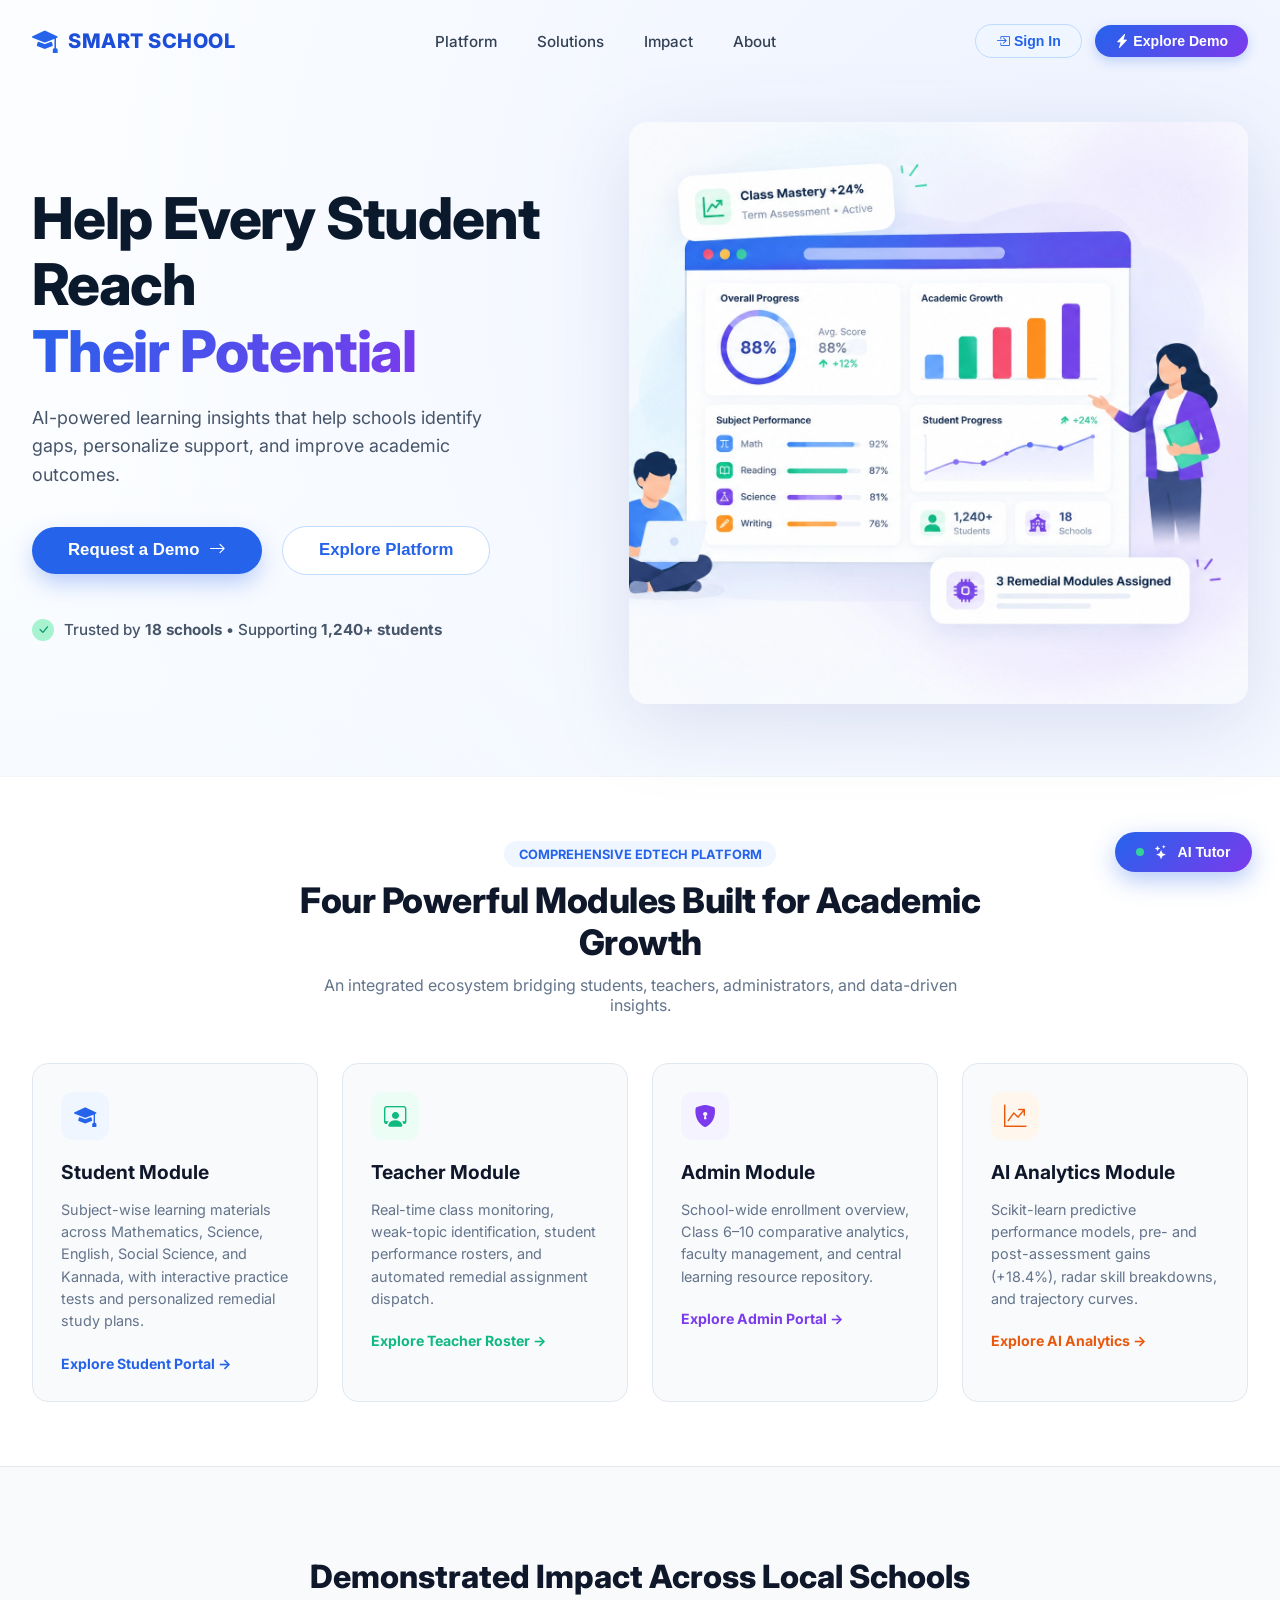
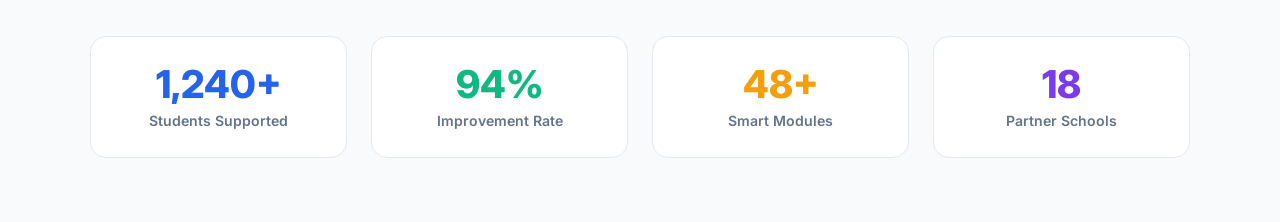
==== commit 99fc8b69: "feat: implement desktop hero redesign matching smart-school-hero-redesign-desktop.png" ====
--- a/frontend/index.html
+++ b/frontend/index.html
@@ -3,307 +3,263 @@
 <head>
     <meta charset="UTF-8">
     <meta name="viewport" content="width=device-width, initial-scale=1.0">
-    <title>Smart School – AI-Powered Learning Platform</title>
+    <title>Smart School – Help Every Student Reach Their Potential</title>
     <!-- Google Fonts & Bootstrap Icons -->
-    <link href="https://fonts.googleapis.com/css2?family=Inter:wght@300;400;500;600;700;800&display=swap" rel="stylesheet">
+    <link href="https://fonts.googleapis.com/css2?family=Inter:wght@300;400;500;600;700;800;900&display=swap" rel="stylesheet">
     <link rel="stylesheet" href="https://cdn.jsdelivr.net/npm/bootstrap-icons@1.11.3/font/bootstrap-icons.min.css">
     <link rel="stylesheet" href="css/style.css">
 </head>
-<body style="background-color: #f8fafc; margin: 0; padding: 0;">
-
-    <div class="login-split-container">
+<body style="background-color: #fbfdff; margin: 0; padding: 0;">
+
+    <div class="hero-desktop-wrapper">
         
-        <!-- Left Hero Section: Branding, Visual Illustration & Impact Statistics -->
-        <div class="login-left-hero">
-            <!-- Decorative Glow Orbs -->
-            <div class="hero-glow-orb orb-1"></div>
-            <div class="hero-glow-orb orb-2"></div>
-
-            <div class="login-hero-content">
-                
-                <!-- Brand Badge -->
-                <div class="login-brand-badge">
-                    <i class="bi bi-mortarboard-fill"></i>
-                    <span>SMART SCHOOL &bull; Learn &bull; Grow &bull; Succeed</span>
-                </div>
-
-                <!-- Main Tagline -->
-                <h1 style="font-size: 2.3rem; font-weight: 800; color: #0b2238; line-height: 1.25; margin-bottom: 0.85rem; letter-spacing: -0.5px;">
-                    Every Student Deserves a<br>
-                    <span style="background: linear-gradient(135deg, #2563eb, #7c3aed); -webkit-background-clip: text; -webkit-text-fill-color: transparent;">Brighter Future</span>
+        <!-- Top Navigation Bar (Matching smart-school-hero-redesign-desktop.png) -->
+        <header class="hero-desktop-nav">
+            <a href="index.html" class="hero-brand">
+                <i class="bi bi-mortarboard-fill hero-brand-icon"></i>
+                <span class="hero-brand-text">SMART SCHOOL</span>
+            </a>
+
+            <nav class="hero-nav-links">
+                <a href="#platform" class="hero-nav-link">Platform</a>
+                <a href="#solutions" class="hero-nav-link">Solutions</a>
+                <a href="#impact" class="hero-nav-link">Impact</a>
+                <a href="#about" class="hero-nav-link">About</a>
+            </nav>
+
+            <div class="hero-nav-actions">
+                <button class="btn-nav-signin" onclick="openLoginModal('student')">
+                    <i class="bi bi-box-arrow-in-right me-1"></i> Sign In
+                </button>
+                <button class="btn-nav-demo" onclick="openLoginModal('demo')">
+                    <i class="bi bi-lightning-charge-fill me-1"></i> Explore Demo
+                </button>
+            </div>
+        </header>
+
+        <!-- Main Hero Section (Matching smart-school-hero-redesign-desktop.png) -->
+        <main class="hero-desktop-grid">
+            
+            <!-- Left Hero Content -->
+            <div class="hero-desktop-left">
+                <h1 class="hero-desktop-heading">
+                    Help Every Student<br>
+                    Reach <span class="hero-gradient-text">Their Potential</span>
                 </h1>
                 
-                <!-- Subtitle -->
-                <p style="font-size: 0.95rem; color: #475569; line-height: 1.6; margin-bottom: 1.5rem; max-width: 460px; margin-left: auto; margin-right: auto;">
-                    Personalized learning, smart assessments, and AI-powered insights to help local schools achieve better academic results.
+                <p class="hero-desktop-subtext">
+                    AI-powered learning insights that help schools identify gaps, personalize support, and improve academic outcomes.
                 </p>
 
-                <!-- Floating Cards & Modern EdTech Illustration -->
-                <div class="floating-cards-container">
+                <div class="hero-desktop-cta-row">
+                    <button class="btn-desktop-primary" onclick="openLoginModal('demo')">
+                        Request a Demo <i class="bi bi-arrow-right"></i>
+                    </button>
+                    <button class="btn-desktop-outline" onclick="window.location.href='student.html'">
+                        Explore Platform
+                    </button>
+                </div>
+
+                <div class="hero-desktop-trust">
+                    <span class="trust-check-icon"><i class="bi bi-check-lg"></i></span>
+                    <span>Trusted by <strong>18 schools</strong> &bull; Supporting <strong>1,240+ students</strong></span>
+                </div>
+            </div>
+
+            <!-- Right Hero Graphic (The exact dashboard mockup with characters & floating cards) -->
+            <div class="hero-desktop-right">
+                <div class="hero-dashboard-img-wrap">
+                    <img src="images/hero-dashboard-mockup.png" alt="Smart School AI Learning Dashboard Mockup" class="hero-dashboard-img">
                     
-                    <!-- Floating Card 1: Performance Mastery -->
-                    <div class="floating-stat-card floating-card-1">
-                        <div class="floating-card-icon" style="background: #d1fae5; color: #10b981;">
+                    <!-- Interactive clickable hotspots linking to platform modules -->
+                    <div class="mockup-hotspot" style="top: 2%; left: 0%; width: 38%; height: 18%;" onclick="window.location.href='quiz.html'" title="Click to view Practice Tests"></div>
+                    <div class="mockup-hotspot" style="top: 25%; left: 10%; width: 38%; height: 35%;" onclick="window.location.href='performance.html'" title="Click to view Performance Analytics"></div>
+                    <div class="mockup-hotspot" style="top: 25%; right: 28%; width: 38%; height: 35%;" onclick="window.location.href='analytics.html'" title="Click to view Academic Growth"></div>
+                    <div class="mockup-hotspot" style="bottom: 25%; left: 10%; width: 38%; height: 35%;" onclick="window.location.href='materials.html'" title="Click to view Learning Materials"></div>
+                    <div class="mockup-hotspot" style="bottom: 5%; right: 5%; width: 50%; height: 20%;" onclick="window.location.href='study-plan.html'" title="Click to view Personalized Study Plan"></div>
+                </div>
+            </div>
+
+        </main>
+
+        <!-- Platform Solutions Section -->
+        <section id="platform" style="padding: 4rem 2rem; background: #ffffff; border-top: 1px solid #f1f5f9;">
+            <div style="max-width: 1320px; margin: 0 auto;">
+                <div style="text-align: center; max-width: 680px; margin: 0 auto 3rem auto;">
+                    <div style="display: inline-block; font-size: 0.8rem; font-weight: 700; color: #2563eb; background: #eff6ff; padding: 0.35rem 0.9rem; border-radius: 50px; margin-bottom: 0.75rem;">
+                        COMPREHENSIVE EDTECH PLATFORM
+                    </div>
+                    <h2 style="font-size: 2.2rem; font-weight: 800; color: #0f172a; margin: 0 0 0.75rem 0; letter-spacing: -0.5px;">
+                        Four Powerful Modules Built for Academic Growth
+                    </h2>
+                    <p style="font-size: 1rem; color: #64748b; margin: 0;">
+                        An integrated ecosystem bridging students, teachers, administrators, and data-driven insights.
+                    </p>
+                </div>
+
+                <div style="display: grid; grid-template-columns: repeat(auto-fit, minmax(280px, 1fr)); gap: 1.5rem;">
+                    
+                    <!-- 1. Student Module -->
+                    <div style="padding: 1.75rem; border-radius: 16px; border: 1px solid #e2e8f0; background: #f8fafc; transition: transform 0.2s;" onmouseover="this.style.transform='translateY(-3px)'" onmouseout="this.style.transform='translateY(0)'">
+                        <div style="width: 48px; height: 48px; border-radius: 12px; background: #eff6ff; color: #2563eb; display: flex; align-items: center; justify-content: center; font-size: 1.4rem; margin-bottom: 1.25rem;">
+                            <i class="bi bi-mortarboard-fill"></i>
+                        </div>
+                        <h3 style="font-size: 1.2rem; font-weight: 700; color: #0f172a; margin-bottom: 0.5rem;">Student Module</h3>
+                        <p style="font-size: 0.9rem; color: #64748b; line-height: 1.55; margin-bottom: 1.25rem;">
+                            Subject-wise learning materials across Mathematics, Science, English, Social Science, and Kannada, with interactive practice tests and personalized remedial study plans.
+                        </p>
+                        <a href="student.html" style="font-size: 0.88rem; font-weight: 700; color: #2563eb; text-decoration: none;">Explore Student Portal &rarr;</a>
+                    </div>
+
+                    <!-- 2. Teacher Module -->
+                    <div style="padding: 1.75rem; border-radius: 16px; border: 1px solid #e2e8f0; background: #f8fafc; transition: transform 0.2s;" onmouseover="this.style.transform='translateY(-3px)'" onmouseout="this.style.transform='translateY(0)'">
+                        <div style="width: 48px; height: 48px; border-radius: 12px; background: #ecfdf5; color: #10b981; display: flex; align-items: center; justify-content: center; font-size: 1.4rem; margin-bottom: 1.25rem;">
+                            <i class="bi bi-person-workspace"></i>
+                        </div>
+                        <h3 style="font-size: 1.2rem; font-weight: 700; color: #0f172a; margin-bottom: 0.5rem;">Teacher Module</h3>
+                        <p style="font-size: 0.9rem; color: #64748b; line-height: 1.55; margin-bottom: 1.25rem;">
+                            Real-time class monitoring, weak-topic identification, student performance rosters, and automated remedial assignment dispatch.
+                        </p>
+                        <a href="teacher.html" style="font-size: 0.88rem; font-weight: 700; color: #10b981; text-decoration: none;">Explore Teacher Roster &rarr;</a>
+                    </div>
+
+                    <!-- 3. Admin Module -->
+                    <div style="padding: 1.75rem; border-radius: 16px; border: 1px solid #e2e8f0; background: #f8fafc; transition: transform 0.2s;" onmouseover="this.style.transform='translateY(-3px)'" onmouseout="this.style.transform='translateY(0)'">
+                        <div style="width: 48px; height: 48px; border-radius: 12px; background: #f5f3ff; color: #7c3aed; display: flex; align-items: center; justify-content: center; font-size: 1.4rem; margin-bottom: 1.25rem;">
+                            <i class="bi bi-shield-lock-fill"></i>
+                        </div>
+                        <h3 style="font-size: 1.2rem; font-weight: 700; color: #0f172a; margin-bottom: 0.5rem;">Admin Module</h3>
+                        <p style="font-size: 0.9rem; color: #64748b; line-height: 1.55; margin-bottom: 1.25rem;">
+                            School-wide enrollment overview, Class 6–10 comparative analytics, faculty management, and central learning resource repository.
+                        </p>
+                        <a href="admin.html" style="font-size: 0.88rem; font-weight: 700; color: #7c3aed; text-decoration: none;">Explore Admin Portal &rarr;</a>
+                    </div>
+
+                    <!-- 4. AI & ML Analytics -->
+                    <div style="padding: 1.75rem; border-radius: 16px; border: 1px solid #e2e8f0; background: #f8fafc; transition: transform 0.2s;" onmouseover="this.style.transform='translateY(-3px)'" onmouseout="this.style.transform='translateY(0)'">
+                        <div style="width: 48px; height: 48px; border-radius: 12px; background: #fff7ed; color: #ea580c; display: flex; align-items: center; justify-content: center; font-size: 1.4rem; margin-bottom: 1.25rem;">
                             <i class="bi bi-graph-up-arrow"></i>
                         </div>
-                        <div>
-                            <div style="font-size: 0.82rem; font-weight: 800; color: #0f172a;">Class Mastery +24%</div>
-                            <div style="font-size: 0.72rem; color: #64748b;">Term Assessment &bull; Active</div>
-                        </div>
-                    </div>
-
-                    <!-- Floating Card 2: AI Weak-Topic Diagnostic -->
-                    <div class="floating-stat-card floating-card-2">
-                        <div class="floating-card-icon" style="background: #ede9fe; color: #7c3aed;">
-                            <i class="bi bi-cpu-fill"></i>
-                        </div>
-                        <div>
-                            <div style="font-size: 0.82rem; font-weight: 800; color: #0f172a;">AI Weak-Topic Diagnostic</div>
-                            <div style="font-size: 0.72rem; color: #64748b;">3 Remedial Modules Assigned</div>
-                        </div>
-                    </div>
-
-                    <!-- Modern EdTech SVG Illustration -->
-                    <svg viewBox="0 0 420 280" width="100%" height="auto" xmlns="http://www.w3.org/2000/svg" style="border-radius: 16px; filter: drop-shadow(0 10px 18px rgba(37, 99, 235, 0.08));">
-                        <defs>
-                            <linearGradient id="screenGrad" x1="0%" y1="0%" x2="100%" y2="100%">
-                                <stop offset="0%" stop-color="#2563eb" />
-                                <stop offset="100%" stop-color="#7c3aed" />
-                            </linearGradient>
-                            <linearGradient id="cardGrad" x1="0%" y1="0%" x2="100%" y2="100%">
-                                <stop offset="0%" stop-color="#ffffff" />
-                                <stop offset="100%" stop-color="#f8fafc" />
-                            </linearGradient>
-                        </defs>
-
-                        <!-- Ground Surface -->
-                        <ellipse cx="210" cy="255" rx="190" ry="22" fill="#e2e8f0" opacity="0.6" />
-
-                        <!-- Central Digital Learning Screen -->
-                        <rect x="85" y="35" width="250" height="165" rx="14" fill="#ffffff" stroke="#cbd5e1" stroke-width="2" />
-                        <!-- Screen Header -->
-                        <rect x="85" y="35" width="250" height="32" rx="14" fill="url(#screenGrad)" />
-                        <rect x="85" y="55" width="250" height="12" fill="url(#screenGrad)" />
-                        <!-- Screen Controls -->
-                        <circle cx="105" cy="51" r="4" fill="#ef4444" />
-                        <circle cx="117" cy="51" r="4" fill="#f59e0b" />
-                        <circle cx="129" cy="51" r="4" fill="#10b981" />
-                        <rect x="150" y="46" width="120" height="10" rx="5" fill="rgba(255,255,255,0.4)" />
-
-                        <!-- Screen Content: Analytics Charts -->
-                        <!-- Bar Chart -->
-                        <rect x="110" y="130" width="14" height="45" rx="3" fill="#3b82f6" />
-                        <rect x="132" y="105" width="14" height="70" rx="3" fill="#10b981" />
-                        <rect x="154" y="118" width="14" height="57" rx="3" fill="#f43f5e" />
-                        <rect x="176" y="92" width="14" height="83" rx="3" fill="#f97316" />
-                        <rect x="198" y="80" width="14" height="95" rx="3" fill="#7c3aed" />
-
-                        <!-- Circular Progress Badge -->
-                        <circle cx="275" cy="115" r="28" fill="#eff6ff" stroke="#e2e8f0" stroke-width="3" />
-                        <circle cx="275" cy="115" r="28" fill="none" stroke="#2563eb" stroke-width="4" stroke-dasharray="140 35" stroke-linecap="round" />
-                        <text x="275" y="120" font-size="12" font-weight="800" fill="#1e40af" text-anchor="middle" font-family="Inter, sans-serif">88%</text>
-                        <text x="275" y="155" font-size="9" font-weight="600" fill="#64748b" text-anchor="middle" font-family="Inter, sans-serif">Avg Score</text>
-
-                        <!-- Screen Stand -->
-                        <polygon points="185,200 235,200 245,235 175,235" fill="#94a3b8" />
-                        <rect x="160" y="235" width="100" height="8" rx="4" fill="#64748b" />
-
-                        <!-- Student Left (Girl with Tablet) -->
-                        <circle cx="65" cy="170" r="15" fill="#fed7aa" />
-                        <path d="M 50 168 Q 65 150 80 168 Z" fill="#475569" />
-                        <path d="M 48 185 Q 65 180 82 185 L 82 245 L 48 245 Z" fill="#2563eb" />
-                        <!-- Tablet -->
-                        <rect x="68" y="195" width="22" height="30" rx="3" fill="#1e293b" />
-                        <rect x="70" y="197" width="18" height="24" rx="2" fill="#38bdf8" />
-
-                        <!-- Student Right (Boy with Book & Graduation Cap) -->
-                        <circle cx="355" cy="170" r="15" fill="#fed7aa" />
-                        <!-- Graduation Cap -->
-                        <polygon points="355,142 332,152 355,162 378,152" fill="#1e293b" />
-                        <rect x="345" y="152" width="20" height="8" rx="2" fill="#1e293b" />
-                        <path d="M 374 154 L 377 172" stroke="#f59e0b" stroke-width="2" />
-                        <circle cx="377" cy="173" r="2.5" fill="#f59e0b" />
-                        <!-- Body -->
-                        <path d="M 338 185 Q 355 180 372 185 L 372 245 L 338 245 Z" fill="#7c3aed" />
-                        <!-- Book in hands -->
-                        <polygon points="330,205 348,198 348,222 330,229" fill="#10b981" />
-                        <polygon points="348,198 366,205 366,229 348,222" fill="#34d399" />
-                    </svg>
-
-                </div>
-
-                <!-- School Impact Metrics Row -->
-                <div class="school-stats-row">
-                    <div class="school-stat-box">
-                        <div class="school-stat-number" style="color: #2563eb;">1,240+</div>
-                        <div class="school-stat-label">Students</div>
-                    </div>
-                    <div class="school-stat-box">
-                        <div class="school-stat-number" style="color: #10b981;">94%</div>
-                        <div class="school-stat-label">Improvement</div>
-                    </div>
-                    <div class="school-stat-box">
-                        <div class="school-stat-number" style="color: #f59e0b;">48+</div>
-                        <div class="school-stat-label">Smart Modules</div>
-                    </div>
-                    <div class="school-stat-box">
-                        <div class="school-stat-number" style="color: #7c3aed;">18</div>
-                        <div class="school-stat-label">Schools</div>
-                    </div>
-                </div>
-
-            </div>
-        </div>
-
-        <!-- Right Form Section: Modern White Login Card -->
-        <div class="login-right-form">
-            <div class="login-form-box">
-                
-                <!-- Form Header -->
-                <div style="text-align: center; margin-bottom: 1.5rem;">
-                    <div style="display: inline-flex; width: 48px; height: 48px; border-radius: 14px; background: var(--accent-gradient); color: #ffffff; align-items: center; justify-content: center; font-size: 1.4rem; margin-bottom: 0.75rem; box-shadow: 0 4px 12px rgba(37, 99, 235, 0.3);">
-                        <i class="bi bi-book-half"></i>
-                    </div>
-                    <h2 style="font-size: 1.65rem; font-weight: 800; color: #0f172a; margin: 0 0 0.25rem 0;">Welcome Back!</h2>
-                    <p style="font-size: 0.88rem; color: #64748b; margin: 0;">Continue your learning journey</p>
-                </div>
-
-                <!-- Role Selection Cards -->
-                <label style="display: block; font-size: 0.8rem; font-weight: 700; color: #334155; margin-bottom: 0.25rem; text-transform: uppercase; letter-spacing: 0.5px;">Select Your Role</label>
-                <div class="role-select-cards">
-                    <button type="button" class="role-card-btn active" data-role="student" onclick="selectRole('student')">
-                        <i class="bi bi-mortarboard-fill" style="font-size: 1.35rem; color: #2563eb;"></i>
-                        <span>Student</span>
-                    </button>
-                    <button type="button" class="role-card-btn" data-role="teacher" onclick="selectRole('teacher')">
-                        <i class="bi bi-person-workspace" style="font-size: 1.35rem; color: #10b981;"></i>
-                        <span>Teacher</span>
-                    </button>
-                    <button type="button" class="role-card-btn" data-role="admin" onclick="selectRole('admin')">
-                        <i class="bi bi-shield-lock-fill" style="font-size: 1.35rem; color: #7c3aed;"></i>
-                        <span>Admin</span>
-                    </button>
-                </div>
-
-                <form id="login-form">
-                    <!-- Username Input -->
-                    <div style="margin-bottom: 1.15rem;">
-                        <label style="display: block; font-size: 0.82rem; font-weight: 600; color: #334155; margin-bottom: 0.4rem;">Username / Email</label>
-                        <div style="position: relative; display: flex; align-items: center;">
-                            <i class="bi bi-person-circle" style="position: absolute; left: 1rem; color: #94a3b8; font-size: 1.1rem;"></i>
-                            <input type="text" id="username" value="bindhushree" placeholder="Email or username" required 
-                                   style="width: 100%; padding: 0.75rem 1rem 0.75rem 2.75rem; border: 1.5px solid #e2e8f0; border-radius: 10px; font-size: 0.9rem; outline: none; transition: all 0.2s;"
-                                   onfocus="this.style.borderColor='#2563eb'; this.style.boxShadow='0 0 0 3px rgba(37,99,235,0.12)';" 
-                                   onblur="this.style.borderColor='#e2e8f0'; this.style.boxShadow='none';">
-                        </div>
-                    </div>
-
-                    <!-- Password Input -->
-                    <div style="margin-bottom: 1.15rem;">
-                        <div style="display: flex; justify-content: space-between; align-items: center; margin-bottom: 0.4rem;">
-                            <label style="font-size: 0.82rem; font-weight: 600; color: #334155;">Password</label>
-                            <a href="#" onclick="SmartToast.show('Password reset link sent to registered email', 'info'); return false;" style="font-size: 0.78rem; color: #2563eb; text-decoration: none; font-weight: 600;">Forgot?</a>
-                        </div>
-                        <div style="position: relative; display: flex; align-items: center;">
-                            <i class="bi bi-lock-fill" style="position: absolute; left: 1rem; color: #94a3b8; font-size: 1.1rem;"></i>
-                            <input type="password" id="password" value="password123" placeholder="Password" required
-                                   style="width: 100%; padding: 0.75rem 2.75rem 0.75rem 2.75rem; border: 1.5px solid #e2e8f0; border-radius: 10px; font-size: 0.9rem; outline: none; transition: all 0.2s;"
-                                   onfocus="this.style.borderColor='#2563eb'; this.style.boxShadow='0 0 0 3px rgba(37,99,235,0.12)';" 
-                                   onblur="this.style.borderColor='#e2e8f0'; this.style.boxShadow='none';">
-                            <i class="bi bi-eye" id="togglePassword" style="position: absolute; right: 1rem; color: #94a3b8; font-size: 1.1rem; cursor: pointer;"></i>
-                        </div>
-                    </div>
-
-                    <!-- Remember Me Checkbox -->
-                    <div style="display: flex; align-items: center; justify-content: space-between; margin-bottom: 1.25rem;">
-                        <label style="display: flex; align-items: center; gap: 0.4rem; font-size: 0.82rem; color: #475569; cursor: pointer;">
-                            <input type="checkbox" checked style="accent-color: #2563eb; width: 15px; height: 15px;"> Remember this device
-                        </label>
-                        <span id="roleBadgeHint" style="font-size: 0.75rem; font-weight: 700; color: #2563eb; background: #eff6ff; padding: 0.2rem 0.6rem; border-radius: 6px;">
-                            Student Login
-                        </span>
-                    </div>
-
-                    <!-- Login Button with Blue-Purple Gradient -->
-                    <button type="submit" class="btn-smart-primary" style="width: 100%; padding: 0.85rem; font-size: 0.95rem; border-radius: 10px; margin-bottom: 0.9rem;">
-                        <i class="bi bi-box-arrow-in-right me-1"></i> Sign In to Smart School
-                    </button>
-
-                    <!-- Register Link -->
-                    <div style="text-align: center; font-size: 0.82rem; color: #64748b; margin-bottom: 1.25rem;">
-                        Don't have an account? <a href="#" onclick="SmartToast.show('Student registration enabled. Select role and click Demo Mode below!', 'info'); return false;" style="color: #2563eb; text-decoration: none; font-weight: 700;">Create Account</a>
-                    </div>
-
-                    <!-- Evaluator Demo Mode Section -->
-                    <div class="demo-mode-container">
-                        <div style="font-size: 0.78rem; font-weight: 700; color: #334155; display: flex; align-items: center; justify-content: center; gap: 0.4rem;">
-                            <i class="bi bi-lightning-charge-fill text-warning"></i>
-                            <span>Evaluator / Demo Mode &ndash; One-Click Access</span>
-                        </div>
-                        <div class="demo-pills-row">
-                            <button type="button" class="demo-chip-btn" onclick="quickLogin('student')" title="Login as Rahul Sharma (Student)">
-                                <i class="bi bi-mortarboard text-primary"></i> Student
-                            </button>
-                            <button type="button" class="demo-chip-btn" onclick="quickLogin('teacher')" title="Login as Dr. Ramesh Kumar (Teacher)">
-                                <i class="bi bi-person-workspace text-success"></i> Teacher
-                            </button>
-                            <button type="button" class="demo-chip-btn" onclick="quickLogin('admin')" title="Login as School Principal (Admin)">
-                                <i class="bi bi-shield-lock text-purple"></i> Admin
-                            </button>
-                            <a href="student.html" class="demo-chip-btn" style="background: #eff6ff; border-color: #bfdbfe; color: #1d4ed8; font-weight: 700;" title="Open All Features Directly">
-                                <i class="bi bi-grid-3x3-gap-fill"></i> All 9 Features &rarr;
-                            </a>
-                        </div>
-                    </div>
-
-                </form>
-
-            </div>
-        </div>
+                        <h3 style="font-size: 1.2rem; font-weight: 700; color: #0f172a; margin-bottom: 0.5rem;">AI Analytics Module</h3>
+                        <p style="font-size: 0.9rem; color: #64748b; line-height: 1.55; margin-bottom: 1.25rem;">
+                            Scikit-learn predictive performance models, pre- and post-assessment gains (+18.4%), radar skill breakdowns, and trajectory curves.
+                        </p>
+                        <a href="performance.html" style="font-size: 0.88rem; font-weight: 700; color: #ea580c; text-decoration: none;">Explore AI Analytics &rarr;</a>
+                    </div>
+
+                </div>
+            </div>
+        </section>
+
+        <!-- Impact Section -->
+        <section id="impact" style="padding: 4rem 2rem; background: #f8fafc; border-top: 1px solid #e2e8f0;">
+            <div style="max-width: 1100px; margin: 0 auto; text-align: center;">
+                <h2 style="font-size: 2rem; font-weight: 800; color: #0f172a; margin-bottom: 2.5rem;">
+                    Demonstrated Impact Across Local Schools
+                </h2>
+                <div style="display: grid; grid-template-columns: repeat(4, 1fr); gap: 1.5rem;">
+                    <div style="background: #ffffff; padding: 1.75rem; border-radius: 16px; border: 1px solid #e2e8f0;">
+                        <div style="font-size: 2.4rem; font-weight: 800; color: #2563eb; line-height: 1;">1,240+</div>
+                        <div style="font-size: 0.88rem; color: #64748b; font-weight: 600; margin-top: 0.5rem;">Students Supported</div>
+                    </div>
+                    <div style="background: #ffffff; padding: 1.75rem; border-radius: 16px; border: 1px solid #e2e8f0;">
+                        <div style="font-size: 2.4rem; font-weight: 800; color: #10b981; line-height: 1;">94%</div>
+                        <div style="font-size: 0.88rem; color: #64748b; font-weight: 600; margin-top: 0.5rem;">Improvement Rate</div>
+                    </div>
+                    <div style="background: #ffffff; padding: 1.75rem; border-radius: 16px; border: 1px solid #e2e8f0;">
+                        <div style="font-size: 2.4rem; font-weight: 800; color: #f59e0b; line-height: 1;">48+</div>
+                        <div style="font-size: 0.88rem; color: #64748b; font-weight: 600; margin-top: 0.5rem;">Smart Modules</div>
+                    </div>
+                    <div style="background: #ffffff; padding: 1.75rem; border-radius: 16px; border: 1px solid #e2e8f0;">
+                        <div style="font-size: 2.4rem; font-weight: 800; color: #7c3aed; line-height: 1;">18</div>
+                        <div style="font-size: 0.88rem; color: #64748b; font-weight: 600; margin-top: 0.5rem;">Partner Schools</div>
+                    </div>
+                </div>
+            </div>
+        </section>
 
     </div>
 
-    <!-- Floating AI Learning Assistant Widget (bottom-right corner) -->
-    <button class="ai-assistant-fab" id="btnOpenAiAssistant" onclick="toggleAiAssistant()" title="Ask doubts to AI Tutor">
-        <span class="pulse-dot"></span>
-        <i class="bi bi-stars"></i>
-        <span>AI Tutor</span>
-    </button>
-
-    <!-- AI Learning Assistant Chat Modal -->
-    <div class="ai-assistant-modal" id="aiAssistantModal">
-        <div class="ai-modal-header">
-            <div style="display: flex; align-items: center; gap: 0.65rem;">
-                <div style="width: 34px; height: 34px; border-radius: 10px; background: rgba(255,255,255,0.2); display: flex; align-items: center; justify-content: center; font-size: 1.1rem;">
-                    <i class="bi bi-robot"></i>
-                </div>
-                <div>
-                    <div style="font-weight: 700; font-size: 0.95rem;">Smart School AI Tutor</div>
-                    <div style="font-size: 0.72rem; opacity: 0.9;">Online &bull; 24/7 Academic Support</div>
-                </div>
-            </div>
-            <button onclick="toggleAiAssistant()" style="background: none; border: none; color: #ffffff; font-size: 1.25rem; cursor: pointer; padding: 0.2rem 0.5rem;">&times;</button>
-        </div>
-
-        <div class="ai-modal-body" id="aiChatBody">
-            <div class="ai-message bot">
-                <div class="bubble">
-                    <strong>Hello! 👋</strong> I am your Smart School AI Learning Assistant. You can ask me any academic questions, get step-by-step math solutions, or ask how our machine learning system predicts student performance.
-                    <div class="ai-suggestion-chips">
-                        <button type="button" class="ai-chip" onclick="askAiQuestion('Explain Quadratic Equations simply')">📐 Quadratic Equations</button>
-                        <button type="button" class="ai-chip" onclick="askAiQuestion('How does AI predict student marks?')">🤖 AI Prediction Model</button>
-                        <button type="button" class="ai-chip" onclick="askAiQuestion('Give me quick Science revision tips')">🔬 Science Revision</button>
-                        <button type="button" class="ai-chip" onclick="askAiQuestion('How does weak-topic identification work?')">🎯 Weak-Topic Remedy</button>
-                    </div>
-                </div>
-            </div>
-        </div>
-
-        <div class="ai-modal-footer">
-            <input type="text" id="aiChatInput" class="ai-input" placeholder="Ask a doubt or question..." onkeypress="handleAiKeyPress(event)">
-            <button class="btn-smart-primary" style="padding: 0.55rem 1rem; border-radius: 10px;" onclick="sendAiMessage()">
-                <i class="bi bi-send-fill"></i>
-            </button>
+    <!-- Login & Evaluator Demo Modal -->
+    <div class="ss-modal-backdrop" id="loginModal">
+        <div class="ss-modal-card">
+            <button class="ss-modal-close-btn" onclick="closeLoginModal()">&times;</button>
+            
+            <div style="text-align: center; margin-bottom: 1.5rem;">
+                <div style="display: inline-flex; width: 46px; height: 46px; border-radius: 12px; background: linear-gradient(135deg, #2563eb, #7c3aed); color: #ffffff; align-items: center; justify-content: center; font-size: 1.3rem; margin-bottom: 0.65rem;">
+                    <i class="bi bi-book-half"></i>
+                </div>
+                <h3 style="font-size: 1.45rem; font-weight: 800; color: #0f172a; margin: 0 0 0.25rem 0;">Smart School Sign In</h3>
+                <p style="font-size: 0.85rem; color: #64748b; margin: 0;">Select your role or choose demo access</p>
+            </div>
+
+            <!-- Role Selector Cards -->
+            <div class="role-select-cards" style="margin-top: 0; margin-bottom: 1.25rem;">
+                <button type="button" class="role-card-btn active" data-role="student" onclick="selectModalRole('student')">
+                    <i class="bi bi-mortarboard-fill" style="font-size: 1.25rem; color: #2563eb;"></i>
+                    <span>Student</span>
+                </button>
+                <button type="button" class="role-card-btn" data-role="teacher" onclick="selectModalRole('teacher')">
+                    <i class="bi bi-person-workspace" style="font-size: 1.25rem; color: #10b981;"></i>
+                    <span>Teacher</span>
+                </button>
+                <button type="button" class="role-card-btn" data-role="admin" onclick="selectModalRole('admin')">
+                    <i class="bi bi-shield-lock-fill" style="font-size: 1.25rem; color: #7c3aed;"></i>
+                    <span>Admin</span>
+                </button>
+            </div>
+
+            <form id="modalLoginForm">
+                <div style="margin-bottom: 1rem;">
+                    <label style="display: block; font-size: 0.8rem; font-weight: 600; color: #334155; margin-bottom: 0.35rem;">Username / Email</label>
+                    <div style="position: relative; display: flex; align-items: center;">
+                        <i class="bi bi-person-circle" style="position: absolute; left: 0.9rem; color: #94a3b8; font-size: 1rem;"></i>
+                        <input type="text" id="modalUsername" value="bindhushree" required 
+                               style="width: 100%; padding: 0.65rem 0.85rem 0.65rem 2.5rem; border: 1.5px solid #e2e8f0; border-radius: 10px; font-size: 0.88rem; outline: none;"
+                               onfocus="this.style.borderColor='#2563eb'" onblur="this.style.borderColor='#e2e8f0'">
+                    </div>
+                </div>
+
+                <div style="margin-bottom: 1.25rem;">
+                    <div style="display: flex; justify-content: space-between; align-items: center; margin-bottom: 0.35rem;">
+                        <label style="font-size: 0.8rem; font-weight: 600; color: #334155;">Password</label>
+                        <a href="#" onclick="SmartToast.show('Password reset available in settings', 'info'); return false;" style="font-size: 0.75rem; color: #2563eb; text-decoration: none;">Forgot?</a>
+                    </div>
+                    <div style="position: relative; display: flex; align-items: center;">
+                        <i class="bi bi-lock-fill" style="position: absolute; left: 0.9rem; color: #94a3b8; font-size: 1rem;"></i>
+                        <input type="password" id="modalPassword" value="password123" required
+                               style="width: 100%; padding: 0.65rem 2.5rem 0.65rem 2.5rem; border: 1.5px solid #e2e8f0; border-radius: 10px; font-size: 0.88rem; outline: none;"
+                               onfocus="this.style.borderColor='#2563eb'" onblur="this.style.borderColor='#e2e8f0'">
+                        <i class="bi bi-eye" id="toggleModalPassword" style="position: absolute; right: 0.9rem; color: #94a3b8; font-size: 1rem; cursor: pointer;"></i>
+                    </div>
+                </div>
+
+                <button type="submit" class="btn-smart-primary" style="width: 100%; padding: 0.75rem; font-size: 0.92rem; border-radius: 10px; margin-bottom: 1.25rem;">
+                    <i class="bi bi-box-arrow-in-right me-1"></i> Sign In to Smart School
+                </button>
+            </form>
+
+            <!-- Evaluator Quick Demo Mode -->
+            <div class="demo-mode-container" style="margin-top: 0;">
+                <div style="font-size: 0.76rem; font-weight: 700; color: #334155; margin-bottom: 0.4rem;">
+                    <i class="bi bi-lightning-charge-fill text-warning"></i> One-Click Evaluator Demo Access
+                </div>
+                <div class="demo-pills-row">
+                    <button type="button" class="demo-chip-btn" onclick="quickModalLogin('student')">
+                        <i class="bi bi-mortarboard text-primary"></i> Student
+                    </button>
+                    <button type="button" class="demo-chip-btn" onclick="quickModalLogin('teacher')">
+                        <i class="bi bi-person-workspace text-success"></i> Teacher
+                    </button>
+                    <button type="button" class="demo-chip-btn" onclick="quickModalLogin('admin')">
+                        <i class="bi bi-shield-lock text-purple"></i> Admin
+                    </button>
+                    <a href="student.html" class="demo-chip-btn" style="background: #eff6ff; border-color: #bfdbfe; color: #1d4ed8; font-weight: 700;">
+                        <i class="bi bi-grid-3x3-gap-fill"></i> All 9 Features &rarr;
+                    </a>
+                </div>
+            </div>
+
         </div>
     </div>
 
@@ -311,63 +267,58 @@
     <script src="js/api.js"></script>
     <script src="js/auth.js"></script>
     <script>
-        let currentRole = 'student';
-
-        // Role credentials mapping
-        const roleCredentials = {
-            student: { username: 'bindhushree', hint: 'Student Login', target: 'student.html' },
-            teacher: { username: 'teacher', hint: 'Teacher Login', target: 'teacher.html' },
-            admin: { username: 'admin', hint: 'Admin Login', target: 'admin.html' }
+        let modalRole = 'student';
+
+        const modalRoleCredentials = {
+            student: { username: 'bindhushree', target: 'student.html' },
+            teacher: { username: 'teacher', target: 'teacher.html' },
+            admin: { username: 'admin', target: 'admin.html' }
         };
 
-        // Select Role function
-        function selectRole(role) {
-            currentRole = role;
-            document.querySelectorAll('.role-card-btn').forEach(btn => {
+        function openLoginModal(role = 'student') {
+            const modal = document.getElementById('loginModal');
+            modal.classList.add('open');
+            selectModalRole(role === 'demo' ? 'student' : role);
+        }
+
+        function closeLoginModal() {
+            document.getElementById('loginModal').classList.remove('open');
+        }
+
+        function selectModalRole(role) {
+            modalRole = role;
+            document.querySelectorAll('#loginModal .role-card-btn').forEach(btn => {
                 btn.classList.toggle('active', btn.getAttribute('data-role') === role);
             });
 
-            const cred = roleCredentials[role];
+            const cred = modalRoleCredentials[role];
             if (cred) {
-                document.getElementById('username').value = cred.username;
-                const hintEl = document.getElementById('roleBadgeHint');
-                if (hintEl) {
-                    hintEl.textContent = cred.hint;
-                    if (role === 'student') {
-                        hintEl.style.color = '#2563eb';
-                        hintEl.style.background = '#eff6ff';
-                    } else if (role === 'teacher') {
-                        hintEl.style.color = '#10b981';
-                        hintEl.style.background = '#ecfdf5';
-                    } else if (role === 'admin') {
-                        hintEl.style.color = '#7c3aed';
-                        hintEl.style.background = '#f5f3ff';
-                    }
-                }
+                document.getElementById('modalUsername').value = cred.username;
             }
         }
 
-        // Quick Evaluator Demo Login
-        function quickLogin(role) {
-            selectRole(role);
+        function quickModalLogin(role) {
+            selectModalRole(role);
             Auth.switchRole(role);
         }
 
         // Toggle Password visibility
-        const togglePassword = document.querySelector('#togglePassword');
-        const passwordInput = document.querySelector('#password');
-        togglePassword.addEventListener('click', function () {
-            const type = passwordInput.getAttribute('type') === 'password' ? 'text' : 'password';
-            passwordInput.setAttribute('type', type);
-            this.classList.toggle('bi-eye');
-            this.classList.toggle('bi-eye-slash');
-        });
-
-        // Form submit
-        document.getElementById('login-form').addEventListener('submit', async (e) => {
+        const toggleModalPassword = document.querySelector('#toggleModalPassword');
+        const modalPasswordInput = document.querySelector('#modalPassword');
+        if (toggleModalPassword && modalPasswordInput) {
+            toggleModalPassword.addEventListener('click', function () {
+                const type = modalPasswordInput.getAttribute('type') === 'password' ? 'text' : 'password';
+                modalPasswordInput.setAttribute('type', type);
+                this.classList.toggle('bi-eye');
+                this.classList.toggle('bi-eye-slash');
+            });
+        }
+
+        // Handle login form submit
+        document.getElementById('modalLoginForm')?.addEventListener('submit', async (e) => {
             e.preventDefault();
-            const u = document.getElementById('username').value.trim();
-            const p = document.getElementById('password').value.trim();
+            const u = document.getElementById('modalUsername').value.trim();
+            const p = document.getElementById('modalPassword').value.trim();
 
             try {
                 if (typeof API !== 'undefined' && API.login) {
@@ -384,68 +335,15 @@
                 console.warn('Backend offline, using client-side auth');
             }
 
-            // Fallback to client-side auth for seamless offline evaluation
-            Auth.switchRole(currentRole);
+            Auth.switchRole(modalRole);
         });
 
-        // AI Assistant Toggle
-        function toggleAiAssistant() {
-            const modal = document.getElementById('aiAssistantModal');
-            modal.classList.toggle('show');
-            if (modal.classList.contains('show')) {
-                document.getElementById('aiChatInput').focus();
+        // Close modal when clicking outside
+        document.getElementById('loginModal')?.addEventListener('click', (e) => {
+            if (e.target.id === 'loginModal') {
+                closeLoginModal();
             }
-        }
-
-        // Send AI Message
-        function sendAiMessage() {
-            const input = document.getElementById('aiChatInput');
-            const question = input.value.trim();
-            if (!question) return;
-            input.value = '';
-            askAiQuestion(question);
-        }
-
-        function handleAiKeyPress(e) {
-            if (e.key === 'Enter') sendAiMessage();
-        }
-
-        // AI Question Answer Logic
-        function askAiQuestion(question) {
-            const chatBody = document.getElementById('aiChatBody');
-            
-            // Append User Bubble
-            const userMsg = document.createElement('div');
-            userMsg.className = 'ai-message user';
-            userMsg.innerHTML = `<div class="bubble">${question}</div>`;
-            chatBody.appendChild(userMsg);
-            chatBody.scrollTop = chatBody.scrollHeight;
-
-            // Generate smart AI response
-            setTimeout(() => {
-                const botMsg = document.createElement('div');
-                botMsg.className = 'ai-message bot';
-                
-                let reply = '';
-                const qLower = question.toLowerCase();
-
-                if (qLower.includes('quadratic') || qLower.includes('equation') || qLower.includes('math')) {
-                    reply = `<strong>Quadratic Equations Explanation:</strong><br>A quadratic equation is in the form <em>ax² + bx + c = 0</em>.<br>• <strong>Roots formula:</strong> x = (-b ± √(b² - 4ac)) / 2a<br>• <strong>Discriminant (D = b² - 4ac):</strong><br>&nbsp;&nbsp;- If D > 0: Two distinct real roots<br>&nbsp;&nbsp;- If D = 0: Two equal real roots<br>&nbsp;&nbsp;- If D < 0: No real roots (complex roots).<br>Check out your personalized <strong>Mathematics Study Plan</strong> for practice problems!`;
-                } else if (qLower.includes('predict') || qLower.includes('model') || qLower.includes('ml') || qLower.includes('ai')) {
-                    reply = `<strong>How the ML Performance Model Works:</strong><br>1. <strong>Input Features:</strong> The model evaluates quiz scores, time spent per subject, assignment completion rate, and past test trends.<br>2. <strong>Scikit-learn Regression/Classification:</strong> It predicts your projected exam score and classifies subject risk levels.<br>3. <strong>Dynamic Recommendations:</strong> If a score falls below 65%, targeted remedial modules (e.g. Algebra, History) are automatically queued in your <strong>Study Plan</strong>.`;
-                } else if (qLower.includes('science') || qLower.includes('revision') || qLower.includes('tips')) {
-                    reply = `<strong>Class 10 Science Revision Tips:</strong><br>• <strong>Physics:</strong> Practice ray diagrams for convex/concave lenses and remember Ohm's law: <em>V = IR</em>.<br>• <strong>Chemistry:</strong> Master balancing chemical equations (Photosynthesis, Redox, Acid-Base reactions).<br>• <strong>Biology:</strong> Draw and label the human digestive system, nephron, and heart structure.`;
-                } else if (qLower.includes('weak') || qLower.includes('remedy') || qLower.includes('diagnostic')) {
-                    reply = `<strong>Weak-Topic Diagnostic Engine:</strong><br>• Detects sub-topics with accuracy < 60% across practice tests.<br>• Automatically generates bite-sized 2-to-3 lesson pathways.<br>• Teachers receive instant alerts in the <strong>Teacher Dashboard</strong> to schedule remedial sessions.`;
-                } else {
-                    reply = `That's a great question! In Smart School, students can access curriculum-tailored notes in <strong>Learning Materials</strong>, test their knowledge in <strong>Practice Tests</strong>, and track their improvement in the <strong>Analytics</strong> module. Would you like to explore practice tests or view your study plan?`;
-                }
-
-                botMsg.innerHTML = `<div class="bubble">${reply}</div>`;
-                chatBody.appendChild(botMsg);
-                chatBody.scrollTop = chatBody.scrollHeight;
-            }, 600);
-        }
+        });
     </script>
 </body>
 </html>
--- a/frontend/css/style.css
+++ b/frontend/css/style.css
@@ -1598,4 +1598,983 @@
   box-shadow: 0 4px 12px rgba(30, 107, 255, 0.25);
 }
 
-
+/* ==========================================================================
+   SMART SCHOOL HERO LANDING & MOCKUP SHOWCASE (MATCHING USER DESIGN)
+   ========================================================================== */
+.ss-landing-wrapper {
+  min-height: 100vh;
+  width: 100%;
+  background: #fbfdff;
+  font-family: 'Inter', -apple-system, BlinkMacSystemFont, sans-serif;
+  color: #0f172a;
+  position: relative;
+  overflow-x: hidden;
+  display: flex;
+  flex-direction: column;
+}
+
+/* Top Navigation Bar */
+.ss-navbar {
+  width: 100%;
+  max-width: 1100px;
+  margin: 0 auto;
+  padding: 1.25rem 1.5rem;
+  display: flex;
+  align-items: center;
+  justify-content: space-between;
+  position: relative;
+  z-index: 20;
+}
+
+.ss-logo-container {
+  display: flex;
+  align-items: center;
+  gap: 0.65rem;
+  text-decoration: none;
+}
+
+.ss-logo-icon {
+  font-size: 1.5rem;
+  color: #2563eb;
+  line-height: 1;
+}
+
+.ss-logo-text {
+  font-size: 1.15rem;
+  font-weight: 800;
+  letter-spacing: 0.5px;
+  color: #1d4ed8;
+}
+
+.ss-nav-actions {
+  display: flex;
+  align-items: center;
+  gap: 0.85rem;
+}
+
+.ss-btn-signin-nav {
+  padding: 0.45rem 1rem;
+  border-radius: 9999px;
+  font-size: 0.82rem;
+  font-weight: 700;
+  color: #2563eb;
+  background: #eff6ff;
+  border: 1px solid #bfdbfe;
+  cursor: pointer;
+  transition: all 0.2s ease;
+  text-decoration: none;
+}
+
+.ss-btn-signin-nav:hover {
+  background: #2563eb;
+  color: #ffffff;
+}
+
+.ss-hamburger-btn {
+  background: none;
+  border: none;
+  cursor: pointer;
+  display: flex;
+  flex-direction: column;
+  justify-content: center;
+  gap: 5px;
+  width: 32px;
+  height: 32px;
+  padding: 2px;
+  transition: transform 0.2s;
+}
+
+.ss-hamburger-btn span {
+  display: block;
+  width: 100%;
+  height: 2.5px;
+  background-color: #1e293b;
+  border-radius: 2px;
+  transition: all 0.3s;
+}
+
+.ss-hamburger-btn:hover {
+  transform: scale(1.05);
+}
+
+/* Hero Section */
+.ss-hero-section {
+  flex: 1;
+  width: 100%;
+  max-width: 580px;
+  margin: 0 auto;
+  padding: 1.5rem 1.25rem 3.5rem 1.25rem;
+  display: flex;
+  flex-direction: column;
+  align-items: center;
+  text-align: center;
+  position: relative;
+}
+
+/* Background Ambient Glow Behind Phone */
+.ss-ambient-glow {
+  position: absolute;
+  top: 45%;
+  left: 50%;
+  transform: translate(-50%, -15%);
+  width: 500px;
+  height: 520px;
+  background: radial-gradient(circle, rgba(199, 210, 254, 0.45) 0%, rgba(224, 231, 255, 0.25) 45%, rgba(248, 250, 252, 0) 75%);
+  border-radius: 50%;
+  pointer-events: none;
+  z-index: 1;
+}
+
+.ss-hero-title {
+  font-size: 2.45rem;
+  font-weight: 800;
+  color: #0b192c;
+  line-height: 1.22;
+  letter-spacing: -0.8px;
+  margin-bottom: 0.9rem;
+  position: relative;
+  z-index: 10;
+}
+
+@media (min-width: 768px) {
+  .ss-hero-title {
+    font-size: 3rem;
+  }
+}
+
+.ss-gradient-potential {
+  background: linear-gradient(135deg, #2563eb 0%, #7c3aed 100%);
+  -webkit-background-clip: text;
+  -webkit-text-fill-color: transparent;
+  display: inline-block;
+}
+
+.ss-hero-subtitle {
+  font-size: 1.02rem;
+  color: #475569;
+  line-height: 1.55;
+  max-width: 440px;
+  margin: 0 auto 1.75rem auto;
+  position: relative;
+  z-index: 10;
+}
+
+/* Action Buttons */
+.ss-hero-buttons {
+  display: flex;
+  flex-direction: column;
+  align-items: center;
+  gap: 1.15rem;
+  margin-bottom: 2.75rem;
+  position: relative;
+  z-index: 10;
+}
+
+.ss-btn-request-demo {
+  display: inline-flex;
+  align-items: center;
+  justify-content: center;
+  gap: 0.6rem;
+  background: linear-gradient(135deg, #2563eb 0%, #8b5cf6 100%);
+  color: #ffffff;
+  font-size: 1.05rem;
+  font-weight: 600;
+  padding: 0.85rem 2.25rem;
+  border-radius: 9999px;
+  text-decoration: none;
+  border: none;
+  cursor: pointer;
+  box-shadow: 0 10px 25px -3px rgba(99, 102, 241, 0.45);
+  transition: all 0.25s ease;
+}
+
+.ss-btn-request-demo:hover {
+  transform: translateY(-2px);
+  box-shadow: 0 14px 28px -3px rgba(99, 102, 241, 0.55);
+}
+
+.ss-link-explore {
+  display: inline-flex;
+  align-items: center;
+  gap: 0.45rem;
+  color: #2563eb;
+  font-size: 0.95rem;
+  font-weight: 700;
+  text-decoration: none;
+  cursor: pointer;
+  transition: all 0.2s ease;
+}
+
+.ss-link-explore:hover {
+  color: #1d4ed8;
+  gap: 0.65rem;
+}
+
+/* Phone Showcase Container */
+.ss-mockup-wrapper {
+  position: relative;
+  width: 100%;
+  max-width: 370px;
+  margin: 0 auto 2.25rem auto;
+  z-index: 10;
+}
+
+/* Floating Card Overlapping Top Right of Phone */
+.ss-floating-badge {
+  position: absolute;
+  top: -12px;
+  right: -24px;
+  background: #ffffff;
+  border-radius: 18px;
+  padding: 0.85rem 1.15rem;
+  box-shadow: 0 14px 30px -4px rgba(15, 23, 42, 0.12), 0 0 0 1px rgba(241, 245, 249, 0.8);
+  display: flex;
+  align-items: center;
+  gap: 0.75rem;
+  text-align: left;
+  z-index: 25;
+  animation: floatSubtle 4s ease-in-out infinite;
+}
+
+@keyframes floatSubtle {
+  0%, 100% { transform: translateY(0); }
+  50% { transform: translateY(-6px); }
+}
+
+.ss-floating-icon-box {
+  width: 40px;
+  height: 40px;
+  border-radius: 12px;
+  background: #dcfce7;
+  color: #10b981;
+  display: flex;
+  align-items: center;
+  justify-content: center;
+  font-size: 1.25rem;
+}
+
+.ss-floating-text-title {
+  font-size: 0.85rem;
+  font-weight: 800;
+  color: #0f172a;
+  line-height: 1.2;
+}
+
+.ss-floating-text-sub {
+  font-size: 0.88rem;
+  font-weight: 800;
+  color: #10b981;
+}
+
+/* Realistic Smartphone Frame */
+.ss-phone-frame {
+  width: 100%;
+  background: #ffffff;
+  border-radius: 44px;
+  border: 7px solid #eef2f6;
+  box-shadow: 0 25px 60px -15px rgba(30, 58, 138, 0.16), 0 0 0 1px #e2e8f0;
+  padding: 0.75rem 1.15rem 1.5rem 1.15rem;
+  position: relative;
+  text-align: left;
+  overflow: hidden;
+}
+
+/* Phone Status Bar */
+.ss-phone-status-bar {
+  display: flex;
+  align-items: center;
+  justify-content: space-between;
+  padding: 0.25rem 0.6rem 0.75rem 0.6rem;
+  font-size: 0.75rem;
+  font-weight: 600;
+  color: #0f172a;
+}
+
+.ss-phone-notch {
+  width: 65px;
+  height: 4.5px;
+  background: #e2e8f0;
+  border-radius: 4px;
+}
+
+.ss-phone-status-icons {
+  display: flex;
+  align-items: center;
+  gap: 0.35rem;
+  font-size: 0.75rem;
+  color: #0f172a;
+}
+
+/* In-Phone Header */
+.ss-phone-header {
+  display: flex;
+  align-items: center;
+  justify-content: space-between;
+  padding: 0.4rem 0.25rem 1rem 0.25rem;
+}
+
+.ss-phone-logo {
+  display: flex;
+  align-items: center;
+  gap: 0.45rem;
+  font-size: 0.82rem;
+  font-weight: 800;
+  color: #2563eb;
+  letter-spacing: 0.4px;
+}
+
+.ss-phone-hamburger {
+  font-size: 1.1rem;
+  color: #64748b;
+  cursor: pointer;
+}
+
+/* Inside Phone: Card 1 - Donut & Key Stats */
+.ss-phone-card {
+  background: #ffffff;
+  border: 1px solid #f1f5f9;
+  border-radius: 20px;
+  padding: 1.1rem 1rem;
+  margin-bottom: 0.95rem;
+  box-shadow: 0 4px 16px rgba(15, 23, 42, 0.03);
+}
+
+.ss-overview-card-content {
+  display: flex;
+  align-items: center;
+  justify-content: space-between;
+}
+
+.ss-gauge-container {
+  display: flex;
+  flex-direction: column;
+  align-items: center;
+  justify-content: center;
+  position: relative;
+  width: 105px;
+  height: 105px;
+}
+
+.ss-gauge-svg {
+  width: 100%;
+  height: 100%;
+  transform: rotate(-90deg);
+}
+
+.ss-gauge-center-text {
+  position: absolute;
+  top: 50%;
+  left: 50%;
+  transform: translate(-50%, -55%);
+  text-align: center;
+}
+
+.ss-gauge-percent {
+  font-size: 1.35rem;
+  font-weight: 800;
+  color: #0b192c;
+  line-height: 1;
+}
+
+.ss-gauge-label {
+  font-size: 0.68rem;
+  font-weight: 600;
+  color: #64748b;
+  margin-top: 2px;
+}
+
+.ss-stats-vertical-list {
+  display: flex;
+  flex-direction: column;
+  gap: 0.65rem;
+  flex: 1;
+  padding-left: 1.1rem;
+}
+
+.ss-stat-item {
+  display: flex;
+  align-items: center;
+  gap: 0.65rem;
+}
+
+.ss-stat-icon-wrap {
+  width: 28px;
+  height: 28px;
+  border-radius: 8px;
+  display: flex;
+  align-items: center;
+  justify-content: center;
+  font-size: 0.9rem;
+}
+
+.ss-stat-text-val {
+  font-size: 0.82rem;
+  font-weight: 800;
+  color: #0f172a;
+  line-height: 1.15;
+}
+
+.ss-stat-text-lbl {
+  font-size: 0.66rem;
+  color: #64748b;
+}
+
+/* Inside Phone: Card 2 - Student Performance Bar Chart */
+.ss-card-header-title {
+  font-size: 0.85rem;
+  font-weight: 800;
+  color: #0b192c;
+  margin-bottom: 1rem;
+}
+
+.ss-bar-chart-container {
+  display: flex;
+  align-items: flex-end;
+  justify-content: space-around;
+  height: 105px;
+  padding-bottom: 0.5rem;
+  border-bottom: 1px solid #f1f5f9;
+}
+
+.ss-bar-col {
+  display: flex;
+  flex-direction: column;
+  align-items: center;
+  justify-content: flex-end;
+  height: 100%;
+  gap: 0.4rem;
+}
+
+.ss-chart-bar {
+  width: 22px;
+  border-radius: 6px;
+  transition: transform 0.2s;
+}
+
+.ss-chart-bar:hover {
+  transform: scaleY(1.05);
+}
+
+.ss-bar-label {
+  font-size: 0.68rem;
+  color: #94a3b8;
+  font-weight: 500;
+}
+
+/* Inside Phone: Card 3 - Top Performing Subjects */
+.ss-subject-card {
+  margin-bottom: 0.25rem;
+}
+
+.ss-subject-row {
+  display: flex;
+  align-items: center;
+  justify-content: space-between;
+  margin-bottom: 0.6rem;
+}
+
+.ss-subject-left {
+  display: flex;
+  align-items: center;
+  gap: 0.55rem;
+}
+
+.ss-subject-icon {
+  width: 30px;
+  height: 30px;
+  border-radius: 9px;
+  background: #10b981;
+  color: #ffffff;
+  display: flex;
+  align-items: center;
+  justify-content: center;
+  font-size: 0.95rem;
+}
+
+.ss-subject-name {
+  font-size: 0.82rem;
+  font-weight: 700;
+  color: #0f172a;
+}
+
+.ss-subject-score {
+  font-size: 0.82rem;
+  font-weight: 800;
+  color: #10b981;
+}
+
+.ss-subject-track {
+  width: 100%;
+  height: 6px;
+  background: #f1f5f9;
+  border-radius: 9999px;
+  overflow: hidden;
+}
+
+.ss-subject-fill {
+  width: 92%;
+  height: 100%;
+  background: #10b981;
+  border-radius: 9999px;
+}
+
+/* Floating Bottom Pill Badge */
+.ss-bottom-pill {
+  background: #ffffff;
+  border-radius: 9999px;
+  padding: 0.75rem 1.65rem;
+  display: inline-flex;
+  align-items: center;
+  gap: 0.85rem;
+  box-shadow: 0 10px 25px -4px rgba(15, 23, 42, 0.08), 0 0 0 1px rgba(241, 245, 249, 0.9);
+  font-size: 0.88rem;
+  font-weight: 700;
+  color: #1e293b;
+  position: relative;
+  z-index: 15;
+}
+
+.ss-bottom-pill-icon {
+  color: #2563eb;
+  font-size: 1.15rem;
+}
+
+.ss-pill-divider {
+  width: 1px;
+  height: 14px;
+  background: #cbd5e1;
+}
+
+/* Slide-Over Navigation Drawer */
+.ss-drawer-backdrop {
+  position: fixed;
+  inset: 0;
+  background: rgba(15, 23, 42, 0.4);
+  backdrop-filter: blur(4px);
+  z-index: 990;
+  opacity: 0;
+  pointer-events: none;
+  transition: opacity 0.3s ease;
+}
+
+.ss-drawer-backdrop.open {
+  opacity: 1;
+  pointer-events: auto;
+}
+
+.ss-side-drawer {
+  position: fixed;
+  top: 0;
+  right: -320px;
+  width: 300px;
+  height: 100%;
+  background: #ffffff;
+  z-index: 995;
+  box-shadow: -10px 0 30px rgba(0,0,0,0.1);
+  display: flex;
+  flex-direction: column;
+  padding: 1.5rem;
+  transition: right 0.3s cubic-bezier(0.16, 1, 0.3, 1);
+}
+
+.ss-side-drawer.open {
+  right: 0;
+}
+
+.ss-drawer-header {
+  display: flex;
+  align-items: center;
+  justify-content: space-between;
+  padding-bottom: 1.25rem;
+  border-bottom: 1px solid #e2e8f0;
+  margin-bottom: 1.25rem;
+}
+
+.ss-drawer-links {
+  display: flex;
+  flex-direction: column;
+  gap: 0.5rem;
+  flex: 1;
+}
+
+.ss-drawer-link {
+  display: flex;
+  align-items: center;
+  gap: 0.85rem;
+  padding: 0.75rem 1rem;
+  border-radius: 12px;
+  color: #334155;
+  text-decoration: none;
+  font-weight: 600;
+  font-size: 0.9rem;
+  transition: all 0.2s;
+}
+
+.ss-drawer-link:hover {
+  background: #f1f5f9;
+  color: #2563eb;
+}
+
+/* Evaluator & Login Modal */
+.ss-modal-backdrop {
+  position: fixed;
+  inset: 0;
+  background: rgba(15, 23, 42, 0.45);
+  backdrop-filter: blur(6px);
+  z-index: 1000;
+  display: flex;
+  align-items: center;
+  justify-content: center;
+  padding: 1rem;
+  opacity: 0;
+  pointer-events: none;
+  transition: opacity 0.25s ease;
+}
+
+.ss-modal-backdrop.open {
+  opacity: 1;
+  pointer-events: auto;
+}
+
+.ss-modal-card {
+  background: #ffffff;
+  border-radius: 24px;
+  max-width: 440px;
+  width: 100%;
+  padding: 2rem;
+  box-shadow: 0 25px 50px -12px rgba(15, 23, 42, 0.25);
+  position: relative;
+  transform: translateY(20px);
+  transition: transform 0.25s ease;
+}
+
+.ss-modal-backdrop.open .ss-modal-card {
+  transform: translateY(0);
+}
+
+.ss-modal-close-btn {
+  position: absolute;
+  top: 1.25rem;
+  right: 1.25rem;
+  background: #f1f5f9;
+  border: none;
+  width: 32px;
+  height: 32px;
+  border-radius: 50%;
+  display: flex;
+  align-items: center;
+  justify-content: center;
+  font-size: 1.1rem;
+  color: #64748b;
+  cursor: pointer;
+  transition: all 0.2s;
+}
+
+.ss-modal-close-btn:hover {
+  background: #e2e8f0;
+  color: #0f172a;
+}
+
+/* ==========================================================================
+   DESKTOP HERO REDESIGN (MATCHING smart-school-hero-redesign-desktop.png)
+   ========================================================================== */
+.hero-desktop-wrapper {
+  min-height: 100vh;
+  width: 100%;
+  background: radial-gradient(circle at 85% 15%, rgba(224, 231, 255, 0.5) 0%, rgba(248, 250, 252, 0) 55%),
+              radial-gradient(circle at 10% 75%, rgba(219, 234, 254, 0.4) 0%, rgba(248, 250, 252, 0) 50%),
+              #fbfdff;
+  font-family: 'Inter', -apple-system, BlinkMacSystemFont, sans-serif;
+  color: #0f172a;
+  overflow-x: hidden;
+  display: flex;
+  flex-direction: column;
+}
+
+/* Top Navigation Bar */
+.hero-desktop-nav {
+  width: 100%;
+  max-width: 1360px;
+  margin: 0 auto;
+  padding: 1.5rem 2rem;
+  display: flex;
+  align-items: center;
+  justify-content: space-between;
+  position: relative;
+  z-index: 50;
+}
+
+.hero-brand {
+  display: flex;
+  align-items: center;
+  gap: 0.65rem;
+  text-decoration: none;
+}
+
+.hero-brand-icon {
+  font-size: 1.6rem;
+  color: #2563eb;
+  line-height: 1;
+}
+
+.hero-brand-text {
+  font-size: 1.25rem;
+  font-weight: 800;
+  letter-spacing: 0.5px;
+  color: #1d4ed8;
+}
+
+.hero-nav-links {
+  display: flex;
+  align-items: center;
+  gap: 2.5rem;
+}
+
+.hero-nav-link {
+  color: #334155;
+  text-decoration: none;
+  font-size: 0.95rem;
+  font-weight: 500;
+  transition: color 0.2s;
+}
+
+.hero-nav-link:hover {
+  color: #2563eb;
+}
+
+.hero-nav-actions {
+  display: flex;
+  align-items: center;
+  gap: 0.85rem;
+}
+
+.btn-nav-signin {
+  padding: 0.5rem 1.25rem;
+  border-radius: 9999px;
+  font-size: 0.88rem;
+  font-weight: 600;
+  color: #2563eb;
+  background: #eff6ff;
+  border: 1px solid #bfdbfe;
+  cursor: pointer;
+  transition: all 0.2s;
+  text-decoration: none;
+}
+
+.btn-nav-signin:hover {
+  background: #2563eb;
+  color: #ffffff;
+  border-color: #2563eb;
+}
+
+.btn-nav-demo {
+  padding: 0.5rem 1.25rem;
+  border-radius: 9999px;
+  font-size: 0.88rem;
+  font-weight: 600;
+  color: #ffffff;
+  background: linear-gradient(135deg, #2563eb, #7c3aed);
+  border: none;
+  cursor: pointer;
+  transition: all 0.2s;
+  box-shadow: 0 4px 12px rgba(37, 99, 235, 0.25);
+  text-decoration: none;
+}
+
+.btn-nav-demo:hover {
+  transform: translateY(-1px);
+  box-shadow: 0 6px 16px rgba(37, 99, 235, 0.35);
+}
+
+/* Hero Content Grid */
+.hero-desktop-grid {
+  width: 100%;
+  max-width: 1360px;
+  margin: 0 auto;
+  padding: 2.5rem 2rem 4.5rem 2rem;
+  display: grid;
+  grid-template-columns: 1.05fr 1.2fr;
+  align-items: center;
+  gap: 3.5rem;
+  flex: 1;
+}
+
+/* Hero Left Column */
+.hero-desktop-left {
+  display: flex;
+  flex-direction: column;
+  align-items: flex-start;
+  text-align: left;
+}
+
+.hero-desktop-heading {
+  font-size: 3.6rem;
+  font-weight: 800;
+  color: #0b192c;
+  line-height: 1.15;
+  letter-spacing: -1.2px;
+  margin: 0 0 1.25rem 0;
+}
+
+.hero-gradient-text {
+  background: linear-gradient(135deg, #2563eb 0%, #7c3aed 100%);
+  -webkit-background-clip: text;
+  -webkit-text-fill-color: transparent;
+  display: inline-block;
+}
+
+.hero-desktop-subtext {
+  font-size: 1.12rem;
+  color: #475569;
+  line-height: 1.6;
+  max-width: 500px;
+  margin: 0 0 2.25rem 0;
+}
+
+.hero-desktop-cta-row {
+  display: flex;
+  align-items: center;
+  gap: 1.25rem;
+  margin-bottom: 2.75rem;
+}
+
+.btn-desktop-primary {
+  display: inline-flex;
+  align-items: center;
+  gap: 0.6rem;
+  background: #2563eb;
+  color: #ffffff;
+  font-size: 1.05rem;
+  font-weight: 600;
+  padding: 0.85rem 2.25rem;
+  border-radius: 9999px;
+  text-decoration: none;
+  border: none;
+  cursor: pointer;
+  box-shadow: 0 10px 25px -3px rgba(37, 99, 235, 0.35);
+  transition: all 0.25s ease;
+}
+
+.btn-desktop-primary:hover {
+  background: #1d4ed8;
+  transform: translateY(-2px);
+  box-shadow: 0 14px 28px -3px rgba(37, 99, 235, 0.45);
+}
+
+.btn-desktop-outline {
+  display: inline-flex;
+  align-items: center;
+  justify-content: center;
+  background: #ffffff;
+  color: #2563eb;
+  font-size: 1.05rem;
+  font-weight: 600;
+  padding: 0.85rem 2.25rem;
+  border-radius: 9999px;
+  border: 1.5px solid #bfdbfe;
+  cursor: pointer;
+  text-decoration: none;
+  transition: all 0.2s ease;
+}
+
+.btn-desktop-outline:hover {
+  background: #eff6ff;
+  border-color: #2563eb;
+  transform: translateY(-1px);
+}
+
+.hero-desktop-trust {
+  display: flex;
+  align-items: center;
+  gap: 0.65rem;
+  font-size: 0.95rem;
+  color: #475569;
+  font-weight: 500;
+}
+
+.trust-check-icon {
+  width: 22px;
+  height: 22px;
+  border-radius: 50%;
+  background: #a7f3d0;
+  color: #059669;
+  display: flex;
+  align-items: center;
+  justify-content: center;
+  font-size: 0.8rem;
+  font-weight: 800;
+}
+
+/* Hero Right Column (Dashboard Showcase) */
+.hero-desktop-right {
+  position: relative;
+  display: flex;
+  justify-content: center;
+  align-items: center;
+}
+
+.hero-dashboard-img-wrap {
+  position: relative;
+  width: 100%;
+  max-width: 700px;
+  filter: drop-shadow(0 20px 40px rgba(30, 58, 138, 0.12));
+  transition: transform 0.3s ease;
+}
+
+.hero-dashboard-img-wrap:hover {
+  transform: scale(1.015);
+}
+
+.hero-dashboard-img {
+  width: 100%;
+  height: auto;
+  display: block;
+  border-radius: 18px;
+}
+
+/* Interactive Hotspot Pills on the Mockup */
+.mockup-hotspot {
+  position: absolute;
+  cursor: pointer;
+  border-radius: 12px;
+  transition: all 0.2s;
+}
+
+.mockup-hotspot:hover {
+  box-shadow: 0 0 0 3px rgba(37, 99, 235, 0.35);
+}
+
+/* Responsive */
+@media (max-width: 1080px) {
+  .hero-desktop-grid {
+    grid-template-columns: 1fr;
+    gap: 3rem;
+    text-align: center;
+  }
+  .hero-desktop-left {
+    align-items: center;
+    text-align: center;
+  }
+  .hero-desktop-heading {
+    font-size: 2.85rem;
+  }
+}
+
+@media (max-width: 768px) {
+  .hero-nav-links {
+    display: none;
+  }
+  .hero-desktop-heading {
+    font-size: 2.25rem;
+  }
+  .hero-desktop-cta-row {
+    flex-direction: column;
+    width: 100%;
+  }
+  .btn-desktop-primary, .btn-desktop-outline {
+    width: 100%;
+  }
+}
+
+
+
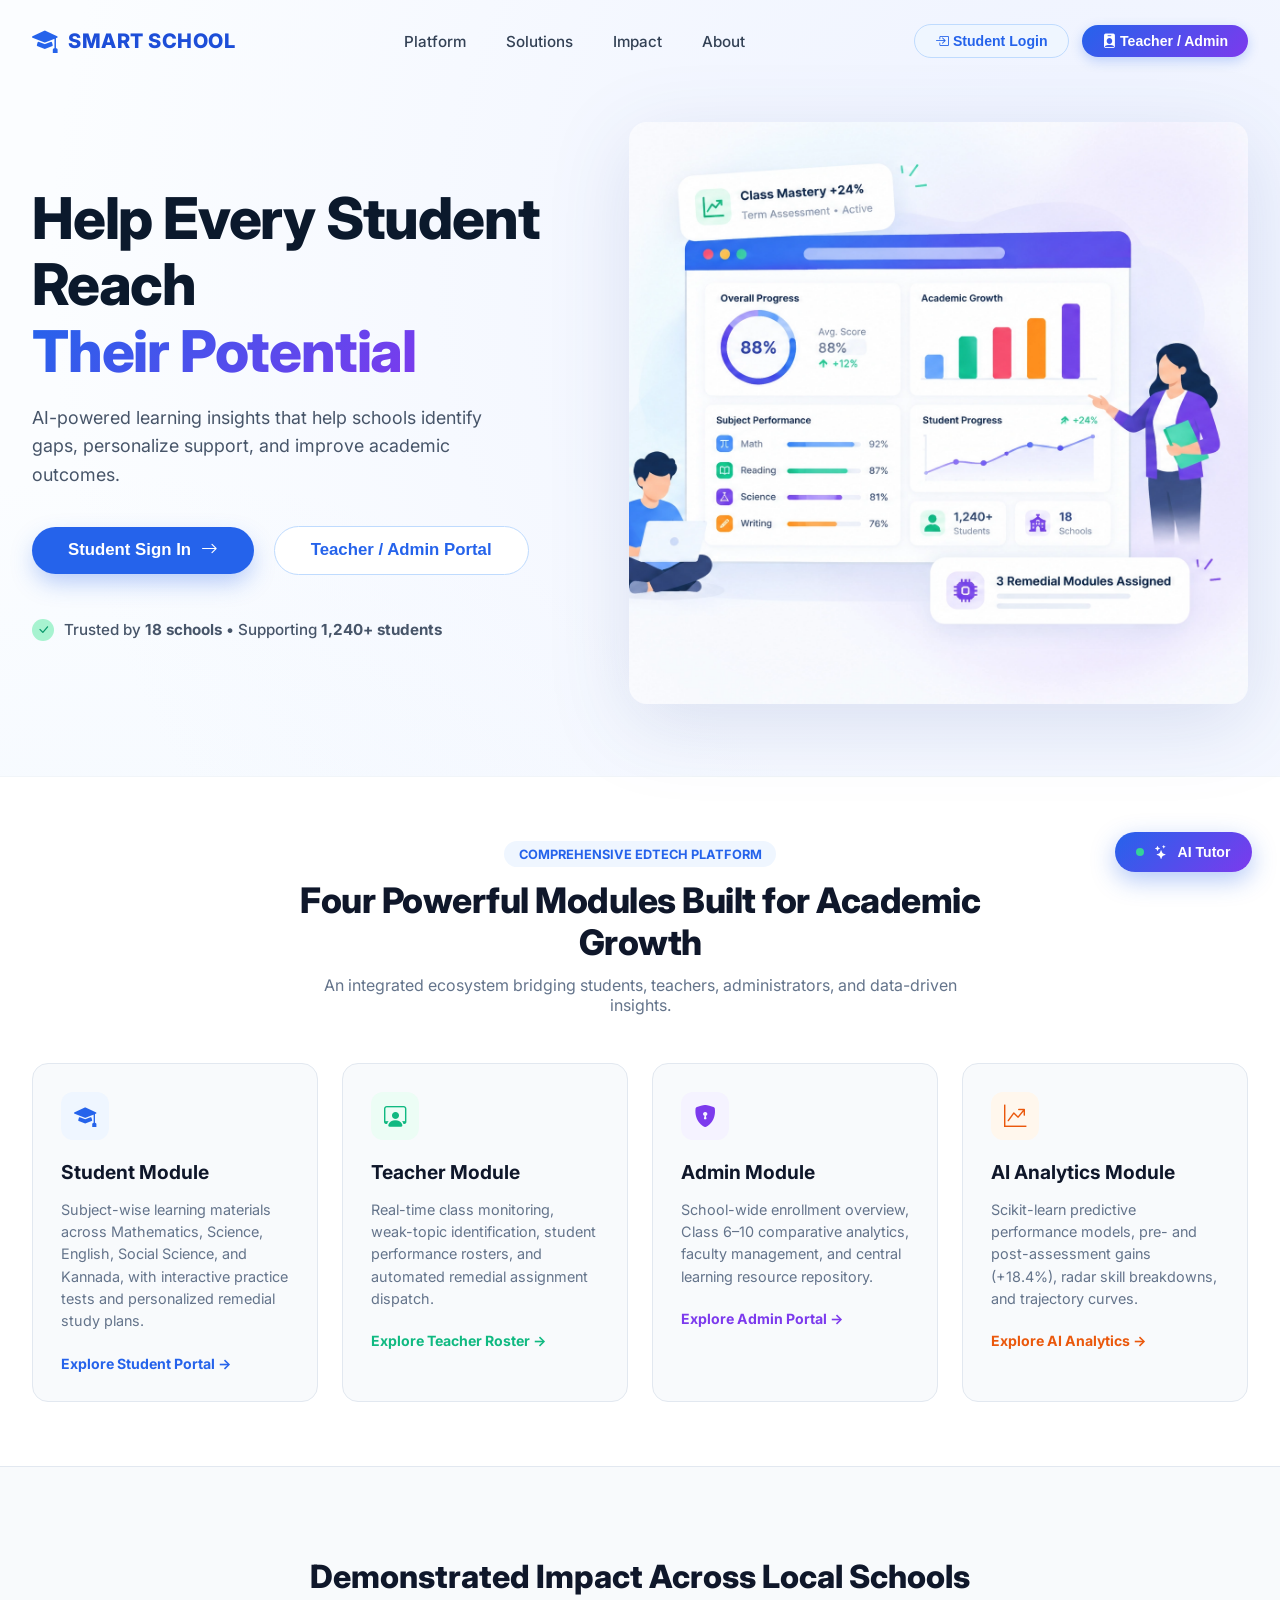
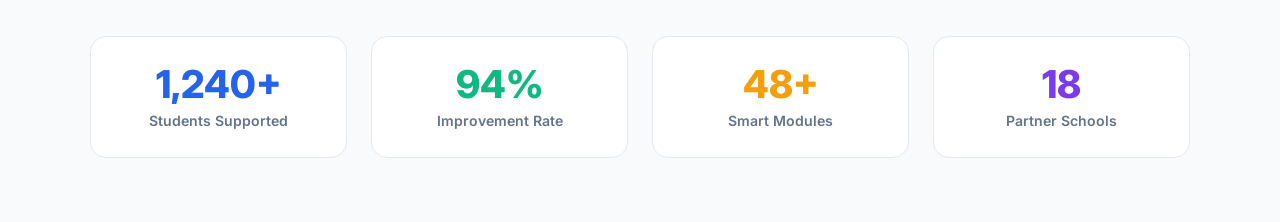
==== commit c8d03cc5: "fix: enforce strict role-isolated dashboards, dedicated logins for Student/Teacher/Admin, and clean " ====
--- a/frontend/index.html
+++ b/frontend/index.html
@@ -29,10 +29,10 @@
 
             <div class="hero-nav-actions">
                 <button class="btn-nav-signin" onclick="openLoginModal('student')">
-                    <i class="bi bi-box-arrow-in-right me-1"></i> Sign In
-                </button>
-                <button class="btn-nav-demo" onclick="openLoginModal('demo')">
-                    <i class="bi bi-lightning-charge-fill me-1"></i> Explore Demo
+                    <i class="bi bi-box-arrow-in-right me-1"></i> Student Login
+                </button>
+                <button class="btn-nav-demo" onclick="openLoginModal('teacher')">
+                    <i class="bi bi-person-badge-fill me-1"></i> Teacher / Admin
                 </button>
             </div>
         </header>
@@ -52,11 +52,11 @@
                 </p>
 
                 <div class="hero-desktop-cta-row">
-                    <button class="btn-desktop-primary" onclick="openLoginModal('demo')">
-                        Request a Demo <i class="bi bi-arrow-right"></i>
-                    </button>
-                    <button class="btn-desktop-outline" onclick="window.location.href='student.html'">
-                        Explore Platform
+                    <button class="btn-desktop-primary" onclick="openLoginModal('student')">
+                        Student Sign In <i class="bi bi-arrow-right"></i>
+                    </button>
+                    <button class="btn-desktop-outline" onclick="openLoginModal('teacher')">
+                        Teacher / Admin Portal
                     </button>
                 </div>
 
@@ -239,24 +239,21 @@
                 </button>
             </form>
 
-            <!-- Evaluator Quick Demo Mode -->
+            <!-- Dedicated Quick Role Login -->
             <div class="demo-mode-container" style="margin-top: 0;">
                 <div style="font-size: 0.76rem; font-weight: 700; color: #334155; margin-bottom: 0.4rem;">
-                    <i class="bi bi-lightning-charge-fill text-warning"></i> One-Click Evaluator Demo Access
-                </div>
-                <div class="demo-pills-row">
+                    <i class="bi bi-lightning-charge-fill text-warning"></i> One-Click Dedicated Role Access
+                </div>
+                <div class="demo-pills-row" style="grid-template-columns: repeat(3, 1fr);">
                     <button type="button" class="demo-chip-btn" onclick="quickModalLogin('student')">
-                        <i class="bi bi-mortarboard text-primary"></i> Student
+                        <i class="bi bi-mortarboard text-primary"></i> Student Portal
                     </button>
                     <button type="button" class="demo-chip-btn" onclick="quickModalLogin('teacher')">
-                        <i class="bi bi-person-workspace text-success"></i> Teacher
+                        <i class="bi bi-person-workspace text-success"></i> Teacher Portal
                     </button>
                     <button type="button" class="demo-chip-btn" onclick="quickModalLogin('admin')">
-                        <i class="bi bi-shield-lock text-purple"></i> Admin
-                    </button>
-                    <a href="student.html" class="demo-chip-btn" style="background: #eff6ff; border-color: #bfdbfe; color: #1d4ed8; font-weight: 700;">
-                        <i class="bi bi-grid-3x3-gap-fill"></i> All 9 Features &rarr;
-                    </a>
+                        <i class="bi bi-shield-lock text-purple"></i> Admin Portal
+                    </button>
                 </div>
             </div>
 
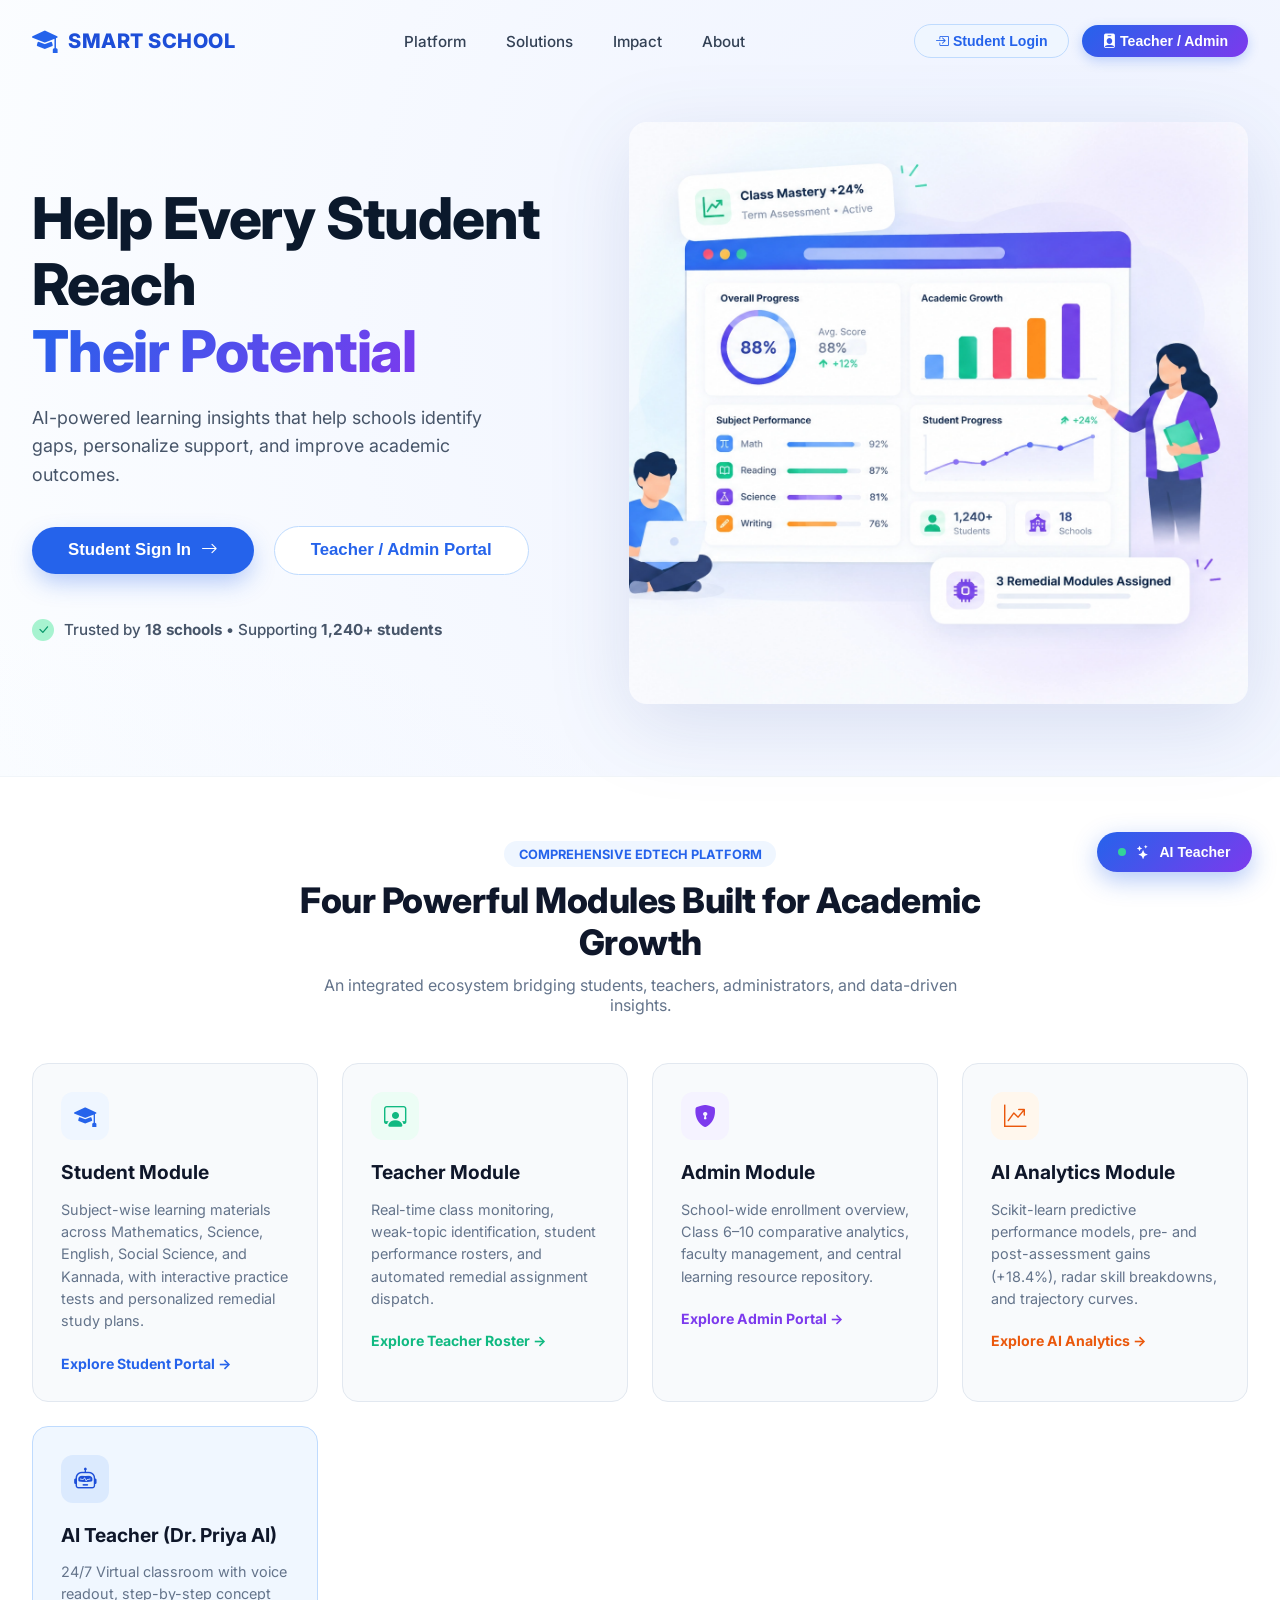
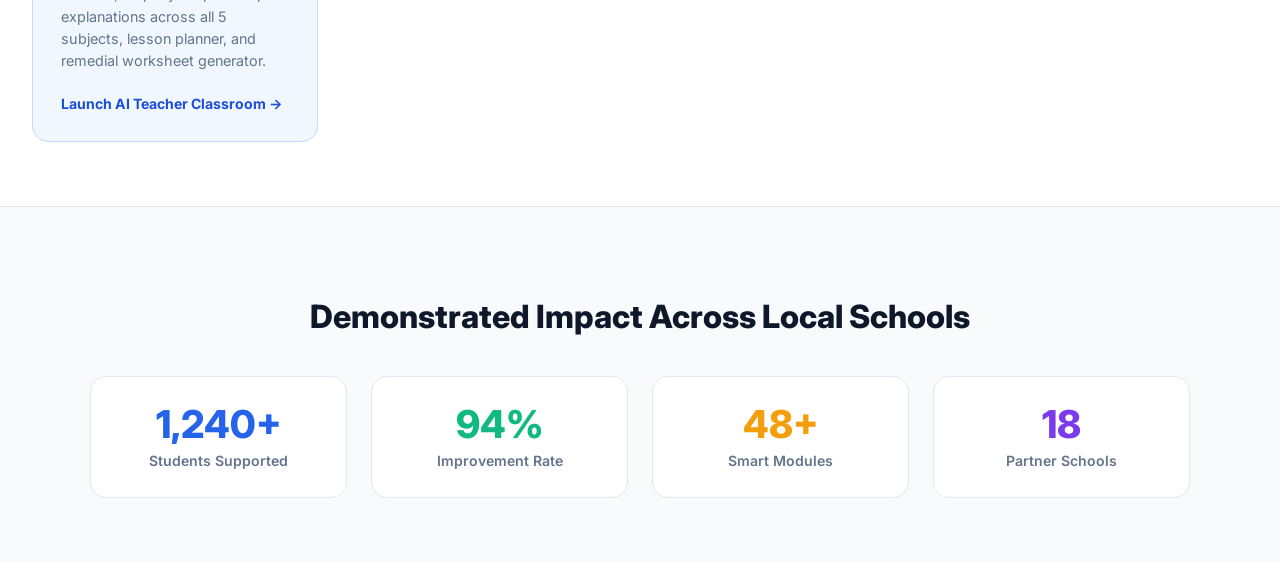
==== commit d60ccbb9: "feat: add comprehensive AI Teacher virtual classroom and lesson planning co-pilot" ====
--- a/frontend/index.html
+++ b/frontend/index.html
@@ -145,6 +145,18 @@
                             Scikit-learn predictive performance models, pre- and post-assessment gains (+18.4%), radar skill breakdowns, and trajectory curves.
                         </p>
                         <a href="performance.html" style="font-size: 0.88rem; font-weight: 700; color: #ea580c; text-decoration: none;">Explore AI Analytics &rarr;</a>
+                    </div>
+
+                    <!-- 5. AI Teacher Classroom -->
+                    <div style="padding: 1.75rem; border-radius: 16px; border: 1.5px solid #bfdbfe; background: #f0f7ff; transition: transform 0.2s;" onmouseover="this.style.transform='translateY(-3px)'" onmouseout="this.style.transform='translateY(0)'">
+                        <div style="width: 48px; height: 48px; border-radius: 12px; background: #dbeafe; color: #1d4ed8; display: flex; align-items: center; justify-content: center; font-size: 1.4rem; margin-bottom: 1.25rem;">
+                            <i class="bi bi-robot"></i>
+                        </div>
+                        <h3 style="font-size: 1.2rem; font-weight: 700; color: #0f172a; margin-bottom: 0.5rem;">AI Teacher (Dr. Priya AI)</h3>
+                        <p style="font-size: 0.9rem; color: #64748b; line-height: 1.55; margin-bottom: 1.25rem;">
+                            24/7 Virtual classroom with voice readout, step-by-step concept explanations across all 5 subjects, lesson planner, and remedial worksheet generator.
+                        </p>
+                        <a href="ai-teacher.html" style="font-size: 0.88rem; font-weight: 700; color: #1d4ed8; text-decoration: none;">Launch AI Teacher Classroom &rarr;</a>
                     </div>
 
                 </div>
--- a/frontend/css/style.css
+++ b/frontend/css/style.css
@@ -2576,5 +2576,25 @@
   }
 }
 
-
-
+.btn-all-features-pill {
+  display: inline-flex;
+  align-items: center;
+  gap: 0.35rem;
+  padding: 0.4rem 0.85rem;
+  border-radius: 50px;
+  background: #eff6ff;
+  border: 1px solid #bfdbfe;
+  color: #1d4ed8;
+  font-size: 0.8rem;
+  font-weight: 700;
+  cursor: pointer;
+  transition: all 0.2s ease;
+}
+
+.btn-all-features-pill:hover {
+  background: #2563eb;
+  border-color: #2563eb;
+  color: #ffffff;
+  transform: translateY(-1px);
+  box-shadow: 0 4px 12px rgba(37, 99, 235, 0.2);
+}
